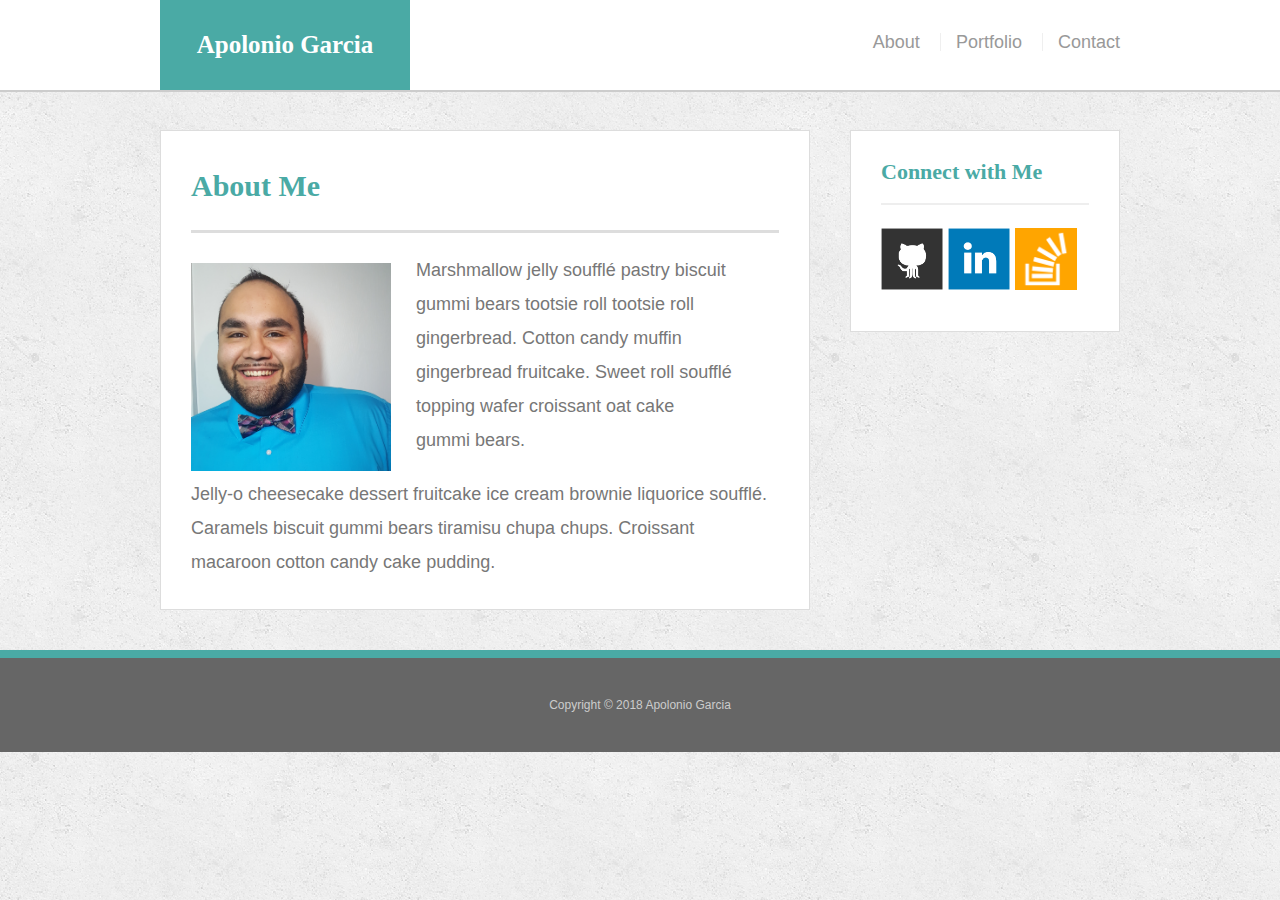
==== index.html @ 326fe742 "made changes to profile" ====
<!doctype html>
<html lang="en-us">

<head>
  <meta charset="UTF-8">
  <title>About | Apolonio Garcia</title>
  <link rel="stylesheet" type="text/css" href="assets/css/reset.css">
  <link rel="stylesheet" type="text/css" href="assets/css/style.css">
</head>

<body>

  <header id="masthead">
    <div class="container">
      <a href="index.html" id="logo">Apolonio Garcia</a>
      <nav>
        <a href="index.html">About</a>
        <a href="portfolio.html">Portfolio</a>
        <a href="contact.html">Contact</a>
      </nav>
    </div>
  </header>

  <div id="main-container" class="container">
    <section class="main-section">
      <h1>About Me</h1>

      <img src="assets/images/profile.jpg" class="auth-image" alt="Your Name">

      <p>Marshmallow jelly souffl&eacute; pastry biscuit gummi bears tootsie roll tootsie roll gingerbread. Cotton candy muffin gingerbread fruitcake. Sweet roll souffl&eacute; topping wafer croissant oat cake gummi&nbsp;bears.</p>

      <p>Jelly-o cheesecake dessert fruitcake ice cream brownie liquorice souffl&eacute;. Caramels biscuit gummi bears tiramisu chupa chups. Croissant macaroon cotton candy cake pudding.</p>

    </section>

    <section class="sidebar">
      <div id="connect">
        <h2>Connect with Me</h2>

        <a href="https://github.com/apoloniogarcia"><img src="assets/images/github-128.png" class="social" alt="GitHub" /></a>
        <a href="https://www.linkedin.com/in/apolonio-garcia/"><img src="assets/images/linkedin-128.png" class="social" alt="LinkedIn" /></a>
        <a href="https://stackoverflow.com/users/8744690/apolonio-garcia"><img src="assets/images/stackoverflow-128.png" class="social" alt="Stack Overflow" /></a>
      </div>
    </section>
  </div>

  <footer>
    <div class="container">
      Copyright &copy; 2018 Apolonio Garcia
    </div>
  </footer>
</body>

</html>
---- assets/css/style.css ----
body {
  font-family: Arial, "Helvetica Neue", Helvetica, sans-serif;
  font-size: 18px;
  line-height: 34px;
  color: #777;
  background: url("../images/concrete_seamless.png");
}

* {
  box-sizing: border-box;
}

/* general */

.container {
  width: 100%;
  max-width: 960px;
  margin: 0 auto;
  clear: both;
}

h1,
h2,
h3,
p {
  margin-bottom: 20px;
}

p:last-child {
  margin-bottom: 0;
}

h1,
h2,
h3 {
  font-family: Georgia, Times, "Times New Roman", serif;
  font-weight: 700;
  color: #4aaaa5;
}

h1 {
  padding-bottom: 20px;
  font-size: 30px;
  line-height: 49px;
  border-bottom: 3px solid #ddd;
}

h2,
h3 {
  font-size: 22px;
}

/* header */

#masthead {
  position: fixed;
  z-index: 99;
  width: 100%;
  margin: 0 0 30px;
  overflow: auto;
  color: #fff;
  background: #fff;
  border-bottom: 2px solid #ccc;
}

#logo {
  float: left;
  width: 250px;
  height: 90px;
  font-family: Georgia, Times, "Times New Roman", serif;
  font-size: 25px;
  font-weight: 700;
  line-height: 90px;
  color: #fff;
  text-align: center;
  text-decoration: none;
  background: #4aaaa5;
}

nav {
  float: right;
  margin-top: 25px;
}

nav a {
  display: inline-block;
  padding-left: 15px;
  margin-left: 15px;
  line-height: 18px;
  color: #999;
  text-decoration: none;
  border-left: 1px solid #efefef;
}

nav a:first-child {
  border-left: 0 none;
}

/* footer */

footer {
  padding: 30px 0;
  clear: both;
  font-size: 12px;
  color: #fff;
  color: #ccc;
  text-align: center;
  background: #666;
  border-top: 8px solid #4aaaa5;
}

/* sidebar */

.sidebar {
  float: right;
  width: 100%;
  max-width: 270px;
  padding: 30px;
  margin-bottom: 20px;
  background: #fff;
  border: 1px solid #ddd;
}

h3,
.sidebar h2 {
  padding-bottom: 20px;
  margin-bottom: 15px;
  line-height: 22px;
  border-bottom: 2px solid #eee;
}

.social {
  width: 62px;
  height: 62px;
  margin-top: 8px;
  margin-right: 5px;
}

.social:last-child {
  margin-right: 0;
}

/* main */

#main-container {
  padding-top: 130px;
}

.main-section {
  float: left;
  width: 100%;
  max-width: 650px;
  padding: 30px;
  margin: 0 0 40px;
  background: #fff;
  border: 1px solid #ddd;
}

/* portfolio page */

.work {
  position: relative;
  float: left;
  width: 274px;
  margin: 20px 0 25px;
  overflow: auto;
}

.work:nth-child(even) {
  margin-right: 40px;
}

.work img {
  width: 100%;
  border: 0 none;
  opacity: 0.8;
}

.work h3 {
  position: absolute;
  bottom: 20px;
  width: 100%;
  padding: 15px;
  margin-bottom: 0;
  font-weight: 300;
  line-height: 30px;
  color: #fff;
  text-align: center;
  background: #4aaaa5;
  border-bottom: 0;
}

.auth-image {
  float: left;
  width: 200px;
  height: auto;
  margin-top: 10px;
  margin-right: 25px;
}

/* contact page */

#contact-form ul {
  margin-bottom: 20px;
}

#contact-form li {
  margin-bottom: 10px;
}

label,
input[type=text],
input[type=email],
textarea {
  display: block;
  width: 100%;
}

input[type=text],
input[type=email],
textarea {
  height: 35px;
  padding: 0 10px;
  font-size: 14px;
  border: 1px solid #ddd;
}

textarea {
  height: 200px;
}

input[type=submit] {
  padding: 10px 30px;
  font-size: 18px;
  color: #fff;
  cursor: pointer;
  background: #4aaaa5;
  border: 0 none;
}
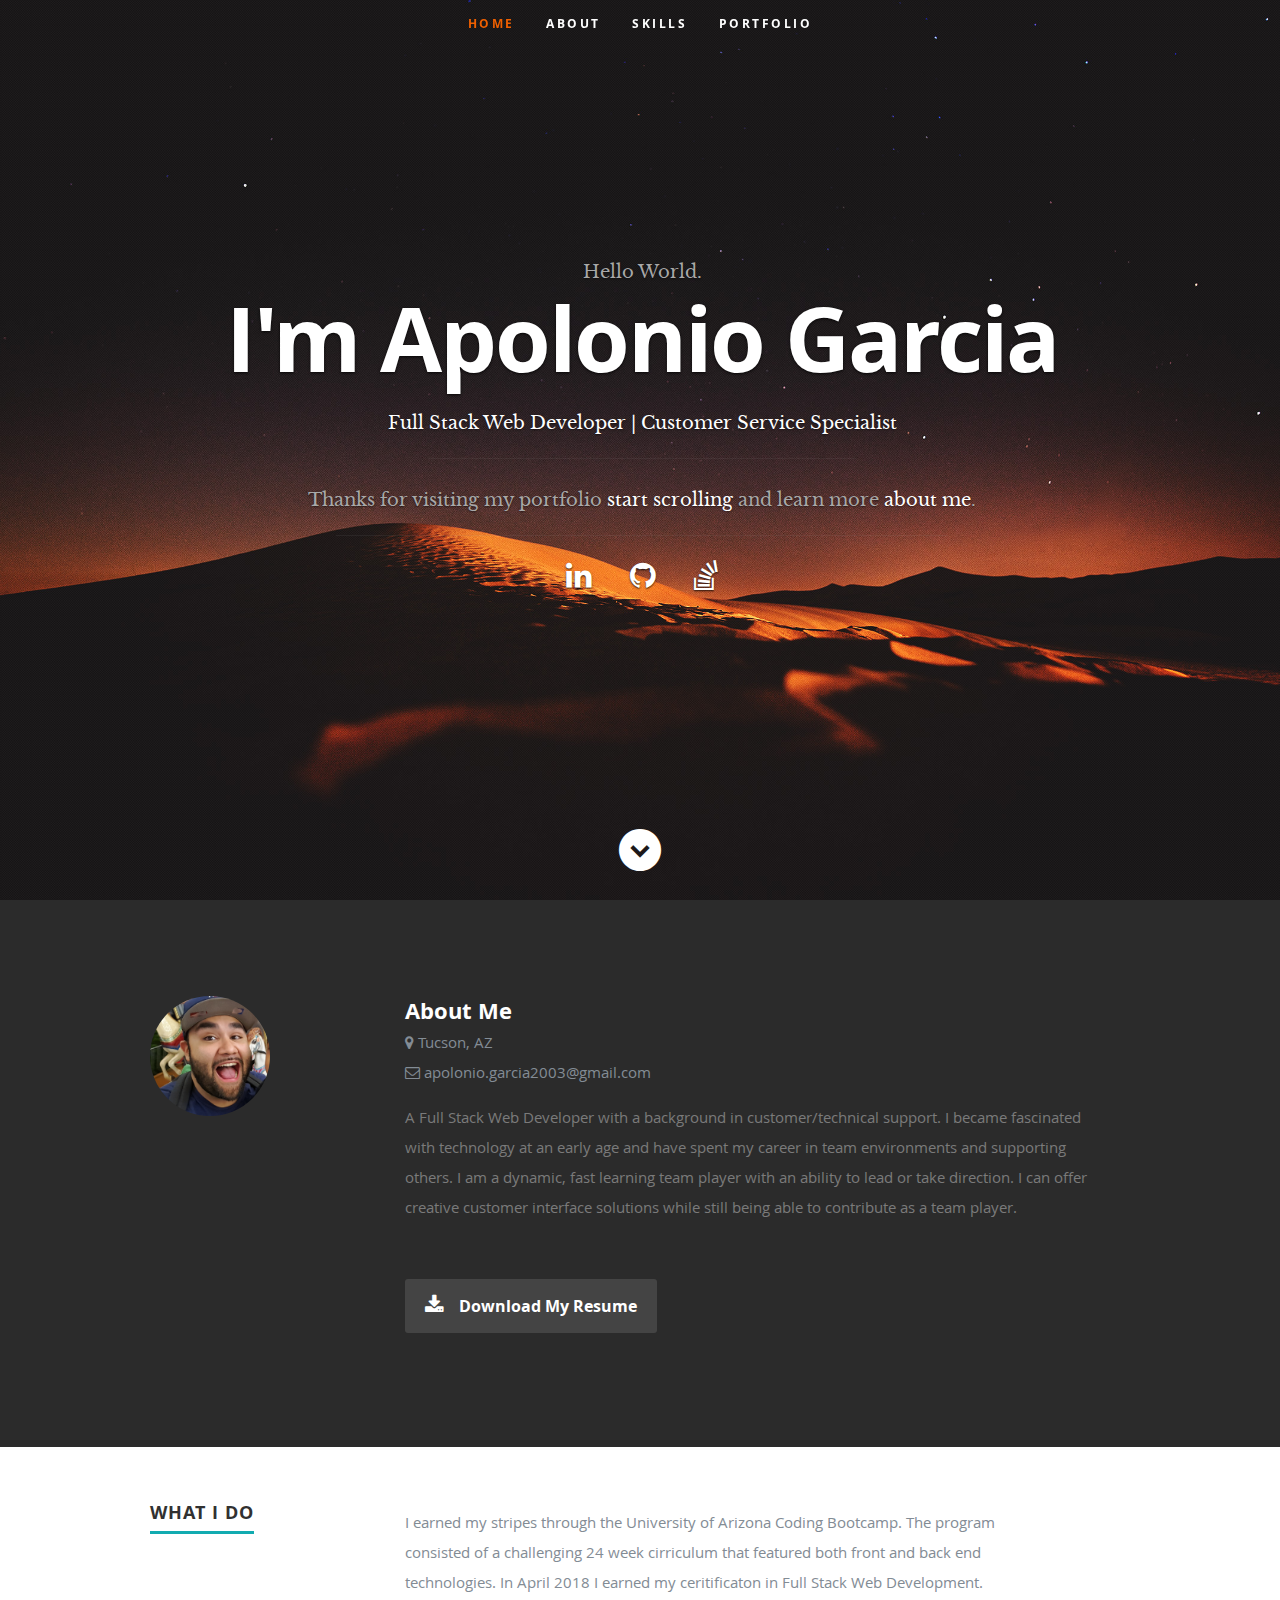
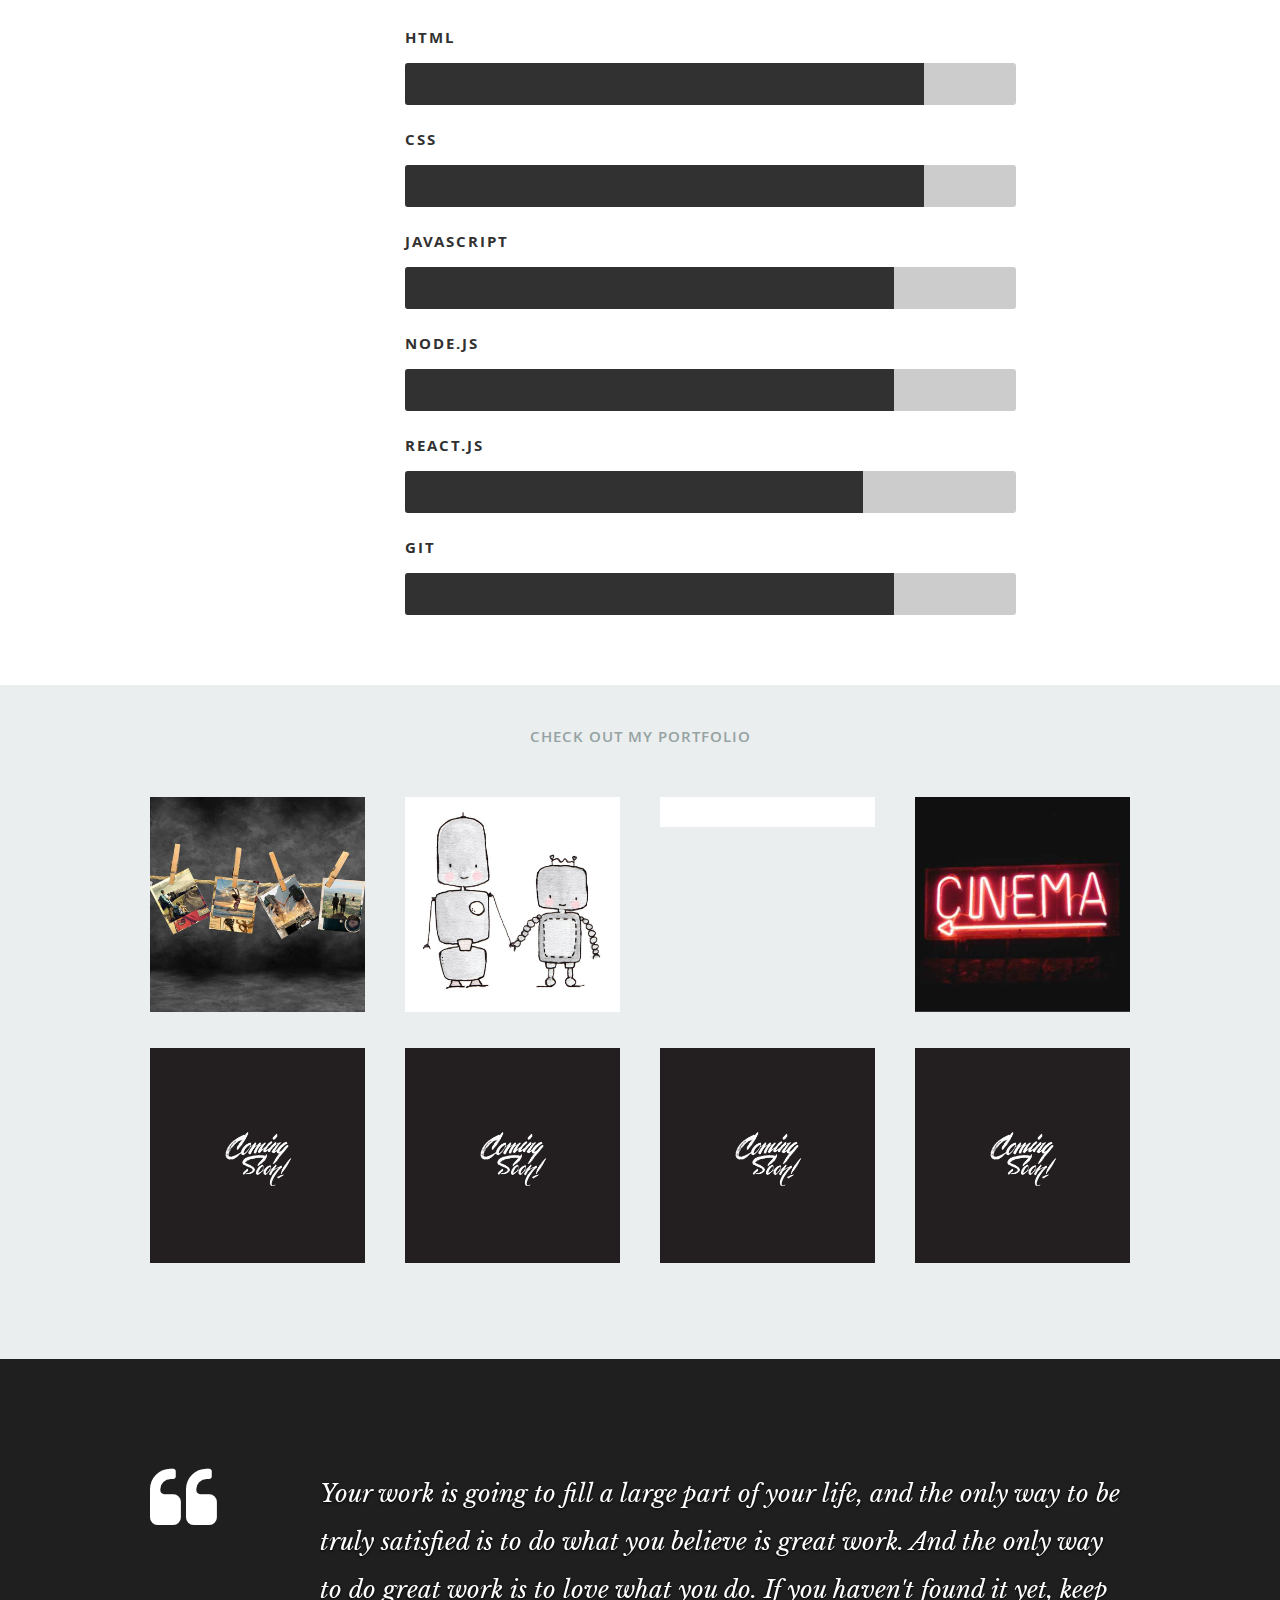
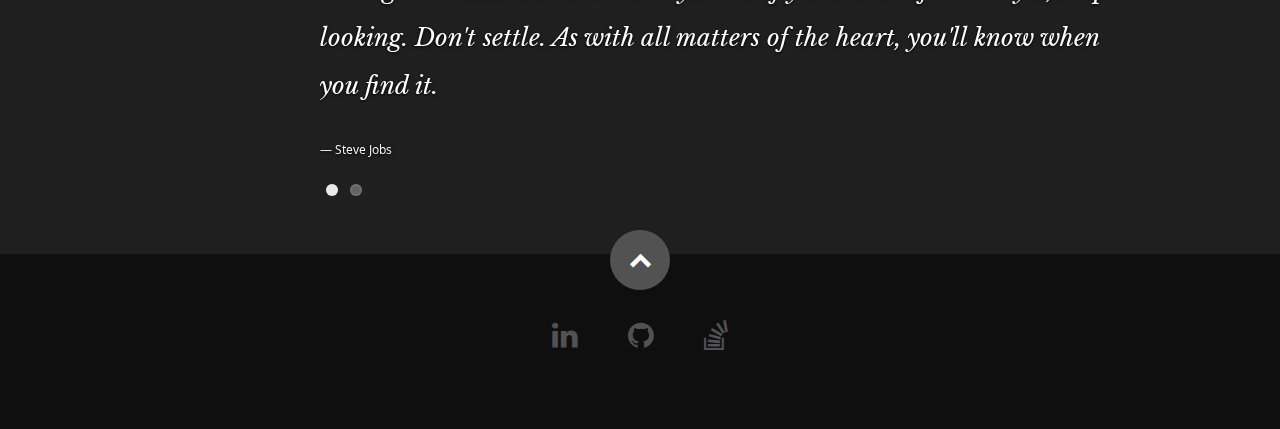
==== commit b60621ef: "made changes to porftolio section, added pictures and fixed modals and wording" ====
--- a/index.html
+++ b/index.html
@@ -1,54 +1,544 @@
-<!doctype html>
-<html lang="en-us">
-
+<!DOCTYPE html>
+<!--[if lt IE 8 ]><html class="no-js ie ie7" lang="en"> <![endif]-->
+<!--[if IE 8 ]><html class="no-js ie ie8" lang="en"> <![endif]-->
+<!--[if (gte IE 8)|!(IE)]><!--><html class="no-js" lang="en"> <!--<![endif]-->
 <head>
-  <meta charset="UTF-8">
-  <title>About | Apolonio Garcia</title>
-  <link rel="stylesheet" type="text/css" href="assets/css/reset.css">
-  <link rel="stylesheet" type="text/css" href="assets/css/style.css">
+
+   <!--- Basic Page Needs
+   ================================================== -->
+   <meta charset="utf-8">
+	<title>Apolonio Garcia</title>
+	<meta name="description" content="">
+	<meta name="author" content="">
+
+   <!-- Mobile Specific Metas
+   ================================================== -->
+	<meta name="viewport" content="width=device-width, initial-scale=1, maximum-scale=1">
+
+	<!-- CSS
+    ================================================== -->
+   <link rel="stylesheet" href="css/default.css">
+	<link rel="stylesheet" href="css/layout.css">
+   <link rel="stylesheet" href="css/media-queries.css">
+   <link rel="stylesheet" href="css/magnific-popup.css">
+
+   <!-- Script
+   ================================================== -->
+	<script src="js/modernizr.js"></script>
+
+   <!-- Favicons
+	================================================== -->
+	<link rel="shortcut icon" href="favicon.png" >
+
 </head>
 
 <body>
 
-  <header id="masthead">
-    <div class="container">
-      <a href="index.html" id="logo">Apolonio Garcia</a>
-      <nav>
-        <a href="index.html">About</a>
-        <a href="portfolio.html">Portfolio</a>
-        <a href="contact.html">Contact</a>
-      </nav>
-    </div>
-  </header>
-
-  <div id="main-container" class="container">
-    <section class="main-section">
-      <h1>About Me</h1>
-
-      <img src="assets/images/profile.jpg" class="auth-image" alt="Your Name">
-
-      <p>Marshmallow jelly souffl&eacute; pastry biscuit gummi bears tootsie roll tootsie roll gingerbread. Cotton candy muffin gingerbread fruitcake. Sweet roll souffl&eacute; topping wafer croissant oat cake gummi&nbsp;bears.</p>
-
-      <p>Jelly-o cheesecake dessert fruitcake ice cream brownie liquorice souffl&eacute;. Caramels biscuit gummi bears tiramisu chupa chups. Croissant macaroon cotton candy cake pudding.</p>
-
-    </section>
-
-    <section class="sidebar">
-      <div id="connect">
-        <h2>Connect with Me</h2>
-
-        <a href="https://github.com/apoloniogarcia"><img src="assets/images/github-128.png" class="social" alt="GitHub" /></a>
-        <a href="https://www.linkedin.com/in/apolonio-garcia/"><img src="assets/images/linkedin-128.png" class="social" alt="LinkedIn" /></a>
-        <a href="https://stackoverflow.com/users/8744690/apolonio-garcia"><img src="assets/images/stackoverflow-128.png" class="social" alt="Stack Overflow" /></a>
+   <!-- Header
+   ================================================== -->
+   <header id="home">
+
+      <nav id="nav-wrap">
+
+         <a class="mobile-btn" href="#nav-wrap" title="Show navigation">Show navigation</a>
+	      <a class="mobile-btn" href="#" title="Hide navigation">Hide navigation</a>
+
+         <ul id="nav" class="nav">
+            <li class="current"><a class="smoothscroll" href="#home">Home</a></li>
+            <li><a class="smoothscroll" href="#about">About</a></li>
+	         <li><a class="smoothscroll" href="#resume">Skills</a></li>
+            <li><a class="smoothscroll" href="#portfolio">Portfolio</a></li>
+         </ul> <!-- end #nav -->
+
+      </nav> <!-- end #nav-wrap -->
+
+      <div class="row banner">
+         <div class="banner-text">
+            <h3>Hello World.</h3>
+            <h1 class="responsive-headline">I'm Apolonio Garcia</h1>
+            <h3><span>Full Stack Web Developer | Customer Service Specialist</span>
+            <hr>
+            Thanks for visiting my portfolio <a class="smoothscroll" href="#about">start scrolling</a>
+            and learn more <a class="smoothscroll" href="#about">about me</a>.</h3>
+            <hr />
+            <ul class="social">
+                <li><a href="https://www.linkedin.com/in/apolonio-garcia/"><i class="fa fa-linkedin"></i></a></li>
+                <li><a href="https://github.com/apoloniogarcia"><i class="fa fa-github"></i></a></li>
+                <li><a href="https://stackoverflow.com/users/8744690/apolonio-garcia"><i class="fa fa-stack-overflow"></i></a></li>
+            </ul>
+         </div>
       </div>
-    </section>
-  </div>
-
-  <footer>
-    <div class="container">
-      Copyright &copy; 2018 Apolonio Garcia
-    </div>
-  </footer>
+
+      <p class="scrolldown">
+         <a class="smoothscroll" href="#about"><i class="icon-down-circle"></i></a>
+      </p>
+
+   </header> <!-- Header End -->
+
+
+   <!-- About Section
+   ================================================== -->
+   <section id="about">
+
+      <div class="row">
+
+         <div class="three columns">
+
+            <img class="profile-pic"  src="images/profilepic.jpg" alt="" />
+
+         </div>
+
+         <div class="nine columns main-col">
+
+            <h2>About Me</h2>
+            <i class="fa fa-map-marker" aria-hidden="true"></i>  Tucson, AZ
+            <br>
+            <i class="fa fa-envelope-o" aria-hidden="true"></i>  apolonio.garcia2003@gmail.com
+            <br>
+
+            <p> A Full Stack Web Developer with a background in customer/technical support. I became fascinated with technology at an early age 
+                and have spent my career in team environments and supporting others. I am a dynamic, fast learning team player with an ability 
+                to lead or take direction. I can offer creative customer interface solutions while still being able to contribute as a team player.
+            </p>
+
+            <div class="row">
+
+               <div class="columns download">
+                  <p>
+                     <a href="https://docs.google.com/document/d/1tT9O1coFFA6974DOu2078nYuIlhTpyU13tcN66vWLN8/export?format=pdf" class="button"><i class="fa fa-download"></i>Download My Resume</a>
+                  </p>
+               </div>
+
+            </div> <!-- end row -->
+
+         </div> <!-- end .main-col -->
+
+      </div>
+
+   </section> <!-- About Section End-->
+
+
+   <!-- Resume Section
+   ================================================== -->
+   <section id="resume">
+
+    <!-- Skills
+      ----------------------------------------------- -->
+      <div class="row skill">
+
+         <div class="three columns header-col">
+            <h1><span>What I do</span></h1>
+         </div>
+
+         <div class="nine columns main-col">
+
+            <p>I earned my stripes through the University of Arizona Coding Bootcamp. The program consisted of a challenging 24 week cirriculum that featured both front and back end technologies.
+                In April 2018 I earned my ceritificaton in Full Stack Web Development.
+            </p>
+
+				<div class="bars">
+
+				   <ul class="skills">
+					   <li><span class="bar-expand html5"></span><em>HTML</em></li>
+                  <li><span class="bar-expand css"></span><em>CSS</em></li>
+						<li><span class="bar-expand javascript"></span><em>Javascript</em></li>
+						<li><span class="bar-expand nodejs"></span><em>Node.js</em></li>
+                        <li><span class="bar-expand react"></span><em>React.js</em></li>
+                        <li><span class="bar-expand mongodb"></span><em>Git</em></li>
+					</ul>
+
+				</div><!-- end skill-bars -->
+
+			</div> <!-- main-col end -->
+
+      </div> <!-- End skills -->
+
+   </section> <!-- Resume Section End-->
+
+
+   <!-- Portfolio Section
+   ================================================== -->
+   <section id="portfolio">
+
+      <div class="row">
+
+         <div class="twelve columns collapsed">
+
+            <h1>Check Out My Portfolio</h1>
+
+            <!-- portfolio-wrapper -->
+            <div id="portfolio-wrapper" class="bgrid-quarters s-bgrid-thirds cf">
+
+          	   <div class="columns portfolio-item">
+                  <div class="item-wrap">
+
+                     <a href="#modal-01" title="">
+                        <img alt="" src="images/portfolio/momento.png">
+                        <div class="overlay">
+                           <div class="portfolio-item-meta">
+          					      <h5>Momento</h5>
+                              <p>A Micro Social Network</p>
+          					   </div>
+                        </div>
+                        <div class="link-icon"><i class="icon-plus"></i></div>
+                     </a>
+
+                  </div>
+          		</div> <!-- item end -->
+
+               <div class="columns portfolio-item">
+                  <div class="item-wrap">
+
+                     <a href="#modal-02" title="">
+                        <img alt="" src="images/portfolio/robofriends.jpg">
+                        <div class="overlay">
+                           <div class="portfolio-item-meta">
+          					      <h5>Robofriends</h5>
+                              <p>A robot friends directory</p>
+          					   </div>
+                        </div>
+                        <div class="link-icon"><i class="icon-plus"></i></div>
+                     </a>
+
+                  </div>
+          		</div> <!-- item end -->
+
+               <div class="columns portfolio-item">
+                  <div class="item-wrap">
+
+                     <a href="#modal-03" title="">
+                        <img alt="" src="images/portfolio/jsdrums.jpg">
+                        <div class="overlay">
+                           <div class="portfolio-item-meta">
+          					      <h5>JavaScript Drums</h5>
+                              <p>You can't beat me, I'm a rockstar!!!</p>
+          					   </div>
+                        </div>
+                        <div class="link-icon"><i class="icon-plus"></i></div>
+                     </a>
+
+                  </div>
+          		</div> <!-- item end -->
+
+               <div class="columns portfolio-item">
+                  <div class="item-wrap">
+
+                     <a href="#modal-04" title="">
+                        <img alt="" src="images/portfolio/cinema.jpeg">
+                        <div class="overlay">
+                           <div class="portfolio-item-meta">
+          					      <h5>ReelVue</h5>
+                              <p>Movie info...simplified</p>
+          					   </div>
+                        </div>
+                        <div class="link-icon"><i class="icon-plus"></i></div>
+                     </a>
+
+                  </div>
+          		</div> <!-- item end -->
+
+               <div class="columns portfolio-item">
+                  <div class="item-wrap">
+
+                     <a href="#modal-05" title="">
+                        <img alt="" src="images/portfolio/coming-soon.jpg">
+                        <div class="overlay">
+                           <div class="portfolio-item-meta">
+          					      <h5>Coming Soon</h5>
+                              <p>Check back soon!</p>
+          					   </div>
+                        </div>
+                        <div class="link-icon"><i class="icon-plus"></i></div>
+                     </a>
+
+                  </div>
+          		</div> <!-- item end -->
+
+               <div class="columns portfolio-item">
+                  <div class="item-wrap">
+
+                     <a href="#modal-06" title="">
+                        <img alt="" src="images/portfolio/coming-soon.jpg">
+                        <div class="overlay">
+                           <div class="portfolio-item-meta">
+          					      <h5>Coming Soon</h5>
+                              <p>Check Back Soon!</p>
+          					   </div>
+                        </div>
+                        <div class="link-icon"><i class="icon-plus"></i></div>
+                     </a>
+
+                  </div>
+          		</div> <!-- item end -->
+
+               <div class="columns portfolio-item">
+                  <div class="item-wrap">
+
+                     <a href="#modal-07" title="">
+                        <img alt="" src="images/portfolio/coming-soon.jpg">
+                        <div class="overlay">
+                           <div class="portfolio-item-meta">
+          					      <h5>Coming Soon</h5>
+                              <p>Check Back Soon!</p>
+          					   </div>
+                        </div>
+                        <div class="link-icon"><i class="icon-plus"></i></div>
+                     </a>
+
+                  </div>
+          		</div> <!-- item end -->
+
+               <div class="columns portfolio-item">
+                  <div class="item-wrap">
+
+                     <a href="#modal-08" title="">
+                        <img alt="" src="images/portfolio/coming-soon.jpg">
+                        <div class="overlay">
+                           <div class="portfolio-item-meta">
+          					      <h5>Coming Soon</h5>
+                              <p>Check Back Soon!</p>
+          					   </div>
+                        </div>
+                        <div class="link-icon"><i class="icon-plus"></i></div>
+                     </a>
+
+                  </div>
+          		</div>  <!-- item end -->
+
+            </div> <!-- portfolio-wrapper end -->
+
+         </div> <!-- twelve columns end -->
+
+
+         <!-- Modal Popup
+	      --------------------------------------------------------------- -->
+
+        <div id="modal-01" class="popup-modal mfp-hide">
+            <img class="scale-with-grid" src="images/portfolio/modals/m-momento.png" alt="" />
+		      <div class="description-box">
+			      <h3>Momento</h3>
+			      <p>I had the pleasure of working with three brilliant minds to bring you this micro social network that enables photo sharing. I was part of the backend team
+                      that implemented technologies like MongoDB and Passport.</p>
+               <span class="categories"><i class="fa fa-tag"></i>React.js | MongoDB</span>
+		      </div>
+            <div class="link-box">
+                <a href="https://momento-sp.herokuapp.com/">Momento</a>
+		        <a class="popup-modal-dismiss">Close</a>
+            </div>
+	    </div><!-- modal-01 End -->
+
+         <div id="modal-02" class="popup-modal mfp-hide">
+
+		      <img class="scale-with-grid" src="images/portfolio/modals/m-robofriends.jpg" alt="" />
+
+		      <div class="description-box">
+			      <h4>Robofriends</h4>
+			      <p>Robofriends is an app utilizing React.js and a fun Robot API. Robofriends helps you find your next robo-best friend</p>
+               <span class="categories"><i class="fa fa-tag"></i>React.js</span>
+		      </div>
+
+            <div class="link-box">
+               <a href="https://apoloniogarcia.github.io/Robo-Friends/">Robofriends</a>
+		         <a class="popup-modal-dismiss">Close</a>
+            </div>
+
+	      </div><!-- modal-02 End -->
+
+         <div id="modal-03" class="popup-modal mfp-hide">
+
+		      <img class="scale-with-grid" src="images/portfolio/modals/m-jsdrums.jpg" alt="" />
+
+		      <div class="description-box">
+			      <h4>Javascript Drums</h4>
+			      <p>This fun Javscript App turns your keyboard into a drumkit at your fingertips, give a try at the link below.</p>
+               <span class="categories"><i class="fa fa-tag"></i>HTML, CSS, Javascript</span>
+		      </div>
+
+            <div class="link-box">
+               <a href="https://apoloniogarcia.github.io/JS-Drum-Kit/">Javascript Drum Kit</a>
+		         <a class="popup-modal-dismiss">Close</a>
+            </div>
+
+	      </div><!-- modal-03 End -->
+
+         <div id="modal-04" class="popup-modal mfp-hide">
+
+		      <img class="scale-with-grid" src="images/portfolio/modals/m-reelvue.jpg" alt="" />
+
+		      <div class="description-box">
+			      <h4>ReelVue</h4>
+			      <p>ReelVue is a Movie Database that brings spimplicity and fun to looking up your favorite movies. This was a collaborative effort between myself and three of my classmates
+                      at the University of Arizona Coding Bootcamp.
+                  </p>
+               <span class="categories"><i class="fa fa-tag"></i>OMDB API, HTML, CSS, SASS</span>
+		      </div>
+
+            <div class="link-box">
+               <a href="https://apoloniogarcia.github.io/Reelvue/">Reelvue</a>
+		         <a class="popup-modal-dismiss">Close</a>
+            </div>
+
+	      </div><!-- modal-04 End -->
+
+         <div id="modal-05" class="popup-modal mfp-hide">
+
+		      <img class="scale-with-grid" src="images/portfolio/modals/m-comingsoon.jpg" alt="" />
+
+		      <div class="description-box">
+			      <h4>Coming Soon</h4>
+			      <p>Check back soon to see what I'll come up with next!</p>
+               <span class="categories"><i class="fa fa-tag"></i></span>
+		      </div>
+
+            <div class="link-box">
+               <a href="#"></a>
+		         <a class="popup-modal-dismiss">Close</a>
+            </div>
+
+	      </div><!-- modal-05 End -->
+
+         <div id="modal-06" class="popup-modal mfp-hide">
+
+		      <img class="scale-with-grid" src="images/portfolio/modals/m-comingsoon.jpg" alt="" />
+
+		      <div class="description-box">
+			      <h4>Coming Soon</h4>
+			      <p>Check back soon to see what I'll come up with next!</p>
+               <span class="categories"><i class="fa fa-tag"></i></span>
+		      </div>
+
+            <div class="link-box">
+               <a href="#"></a>
+		         <a class="popup-modal-dismiss">Close</a>
+            </div>
+
+	      </div><!-- modal-06 End -->
+
+         <div id="modal-07" class="popup-modal mfp-hide">
+
+		      <img class="scale-with-grid" src="images/portfolio/modals/m-comingsoon.jpg" alt="" />
+
+		      <div class="description-box">
+			      <h4>Coming Soon</h4>
+			      <p>Check back soon to see what I'll come up with next!</p>
+               <span class="categories"><i class="fa fa-tag"></i></span>
+		      </div>
+
+            <div class="link-box">
+               <a href="#"></a>
+		         <a class="popup-modal-dismiss">Close</a>
+            </div>
+
+	      </div><!-- modal-07 End -->
+
+         <div id="modal-08" class="popup-modal mfp-hide">
+
+		      <img class="scale-with-grid" src="images/portfolio/modals/m-comingsoon.jpg" alt="" />
+
+		      <div class="description-box">
+			      <h4>Coming Soon</h4>
+			      <p>Check back soon to see what I'll come up with next!</p>
+               <span class="categories"><i class="fa fa-tag"></i></span>
+		      </div>
+
+            <div class="link-box">
+               <a href="#">Details</a>
+		         <a class="popup-modal-dismiss">Close</a>
+            </div>
+
+	      </div><!-- modal-01 End -->
+
+
+      </div> <!-- row End -->
+
+   </section> <!-- Portfolio Section End-->
+
+
+   <!-- Testimonials Section
+   ================================================== -->
+   <section id="testimonials">
+
+      <div class="text-container">
+
+         <div class="row">
+
+            <div class="two columns header-col">
+
+               <h1><span>Client Testimonials</span></h1>
+
+            </div>
+
+            <div class="ten columns flex-container">
+
+               <div class="flexslider">
+
+                  <ul class="slides">
+
+                     <li>
+                        <blockquote>
+                           <p>Your work is going to fill a large part of your life, and the only way to be truly satisfied is
+                           to do what you believe is great work. And the only way to do great work is to love what you do.
+                           If you haven't found it yet, keep looking. Don't settle. As with all matters of the heart, you'll know when you find it.
+                           </p>
+                           <cite>Steve Jobs</cite>
+                        </blockquote>
+                     </li> <!-- slide ends -->
+
+                     <li>
+                        <blockquote>
+                           <p>"You miss 100% of the shots you don't take."
+                           </p>
+                           <cite>Wayne Gretzky</cite>
+                        </blockquote>
+                     </li>
+                     
+                     <!-- slide ends -->
+
+                  </ul>
+
+               </div> <!-- div.flexslider ends -->
+
+            </div> <!-- div.flex-container ends -->
+
+         </div> <!-- row ends -->
+
+       </div>  <!-- text-container ends -->
+
+   </section> <!-- Testimonials Section End-->
+
+   <!-- footer
+   ================================================== -->
+   <footer>
+
+      <div class="row">
+
+         <div class="twelve columns">
+
+            <ul class="social-links">
+               <li><a href="https://www.linkedin.com/in/apolonio-garcia/"><i class="fa fa-linkedin"></i></a></li>
+               <li><a href="https://github.com/apoloniogarcia"><i class="fa fa-github"></i></a></li>
+               <li><a href="https://stackoverflow.com/users/8744690/apolonio-garcia"><i class="fa fa-stack-overflow"></i></a></li>
+            </ul>
+         </div>
+
+        <div id="go-top"><a class="smoothscroll" title="Back to Top" href="#home"><i class="icon-up-open"></i></a></div>
+
+      </div>
+
+   </footer> <!-- Footer End-->
+
+   <!-- Java Script
+   ================================================== -->
+   <script src="http://ajax.googleapis.com/ajax/libs/jquery/1.10.2/jquery.min.js"></script>
+   <script>window.jQuery || document.write('<script src="js/jquery-1.10.2.min.js"><\/script>')</script>
+   <script type="text/javascript" src="js/jquery-migrate-1.2.1.min.js"></script>
+
+   <script src="js/jquery.flexslider.js"></script>
+   <script src="js/waypoints.js"></script>
+   <script src="js/jquery.fittext.js"></script>
+   <script src="js/magnific-popup.js"></script>
+   <script src="js/init.js"></script>
+
 </body>
 
 </html>--- a/css/default.css
+++ b/css/default.css
@@ -0,0 +1,807 @@
+/*
+=====================================================================
+*   Ceevee v1.0 Default Stylesheet
+*   url: styleshout.com
+*   03-17-2014
+=====================================================================
+
+TOC:
+a. Webfonts and Icon fonts
+b. Reset
+c. Default Styles
+   1. Basic
+   2. Typography
+   3. Links
+   4. Images
+   5. Buttons
+   6. Forms
+d. Grid
+e. Others
+   1. Clearing
+   2. Misc
+
+=====================================================================  */
+
+/* ------------------------------------------------------------------ */
+/* a. Webfonts and Icon fonts
+ ------------------------------------------------------------------ */
+
+@import url("fonts.css");
+@import url("fontello/css/fontello.css");
+@import url("font-awesome/css/font-awesome.min.css");
+
+/* ------------------------------------------------------------------
+/* b. Reset
+      Adapted from:
+      Normalize.css - https://github.com/necolas/normalize.css/
+      HTML5 Doctor Reset - html5doctor.com/html-5-reset-stylesheet/
+/* ------------------------------------------------------------------ */
+
+html, body, div, span, object, iframe,
+h1, h2, h3, h4, h5, h6, p, blockquote, pre,
+abbr, address, cite, code,
+del, dfn, em, img, ins, kbd, q, samp,
+small, strong, sub, sup, var,
+b, i,
+dl, dt, dd, ol, ul, li,
+fieldset, form, label, legend,
+table, caption, tbody, tfoot, thead, tr, th, td,
+article, aside, canvas, details, figcaption, figure,
+footer, header, hgroup, menu, nav, section, summary,
+time, mark, audio, video {
+   margin: 0;
+   padding: 0;
+   border: 0;
+   outline: 0;
+   font-size: 100%;
+   vertical-align: baseline;
+   background: transparent;
+}
+
+article,aside,details,figcaption,figure,
+footer,header,hgroup,menu,nav,section {
+   display: block;
+}
+
+audio,
+canvas,
+video {
+   display: inline-block;
+}
+
+audio:not([controls]) {
+   display: none;
+   height: 0;
+}
+
+[hidden] { display: none; }
+
+code, kbd, pre, samp {
+   font-family: monospace, serif;
+   font-size: 1em;
+}
+
+pre {
+   white-space: pre;
+   white-space: pre-wrap;
+   word-wrap: break-word;
+}
+
+blockquote, q { quotes: &#8220 &#8220; }
+
+blockquote:before, blockquote:after,
+q:before, q:after {
+   content: '';
+   content: none;
+}
+
+ins {
+   background-color: #ff9;
+   color: #000;
+   text-decoration: none;
+}
+
+mark {
+   background-color: #A7F4F6;
+   color: #555;
+}
+
+del { text-decoration: line-through; }
+
+abbr[title], dfn[title] {
+   border-bottom: 1px dotted;
+   cursor: help;
+}
+
+table {
+   border-collapse: collapse;
+   border-spacing: 0;
+}
+
+
+/* ------------------------------------------------------------------ */
+/* c. Default and Basic Styles
+      Adapted from:
+      Skeleton CSS Framework - http://www.getskeleton.com/
+      Typeplate Typographic Starter Kit - http://typeplate.com/
+/* ------------------------------------------------------------------ */
+
+/*  1. Basic  ------------------------------------------------------- */
+
+*,
+*:before,
+*:after {
+   -moz-box-sizing: border-box;
+   -webkit-box-sizing: border-box;
+   box-sizing: border-box;
+}
+
+html {
+   font-size: 62.5%;
+   -webkit-font-smoothing: antialiased;
+}
+
+body {
+   background: #fff;
+   font-family: 'opensans-regular', sans-serif;
+   font-weight: normal;
+   font-size: 15px;
+   line-height: 30px;
+	color: #838C95;
+
+   -webkit-font-smoothing: antialiased; /* Fix for webkit rendering */
+	-webkit-text-size-adjust: 100%;
+}
+
+/*  2. Typography
+       Vertical rhythm with leading derived from 6
+--------------------------------------------------------------------- */
+
+h1, h2, h3, h4, h5, h6 {
+   color: #313131;
+	font-family: 'opensans-bold', sans-serif;
+   font-weight: normal;
+}
+h1 a, h2 a, h3 a, h4 a, h5 a, h6 a { font-weight: inherit; }
+h1 { font-size: 38px; line-height: 42px; margin-bottom: 12px; letter-spacing: -1px; }
+h2 { font-size: 28px; line-height: 36px; margin-bottom: 6px; }
+h3 { font-size: 22px; line-height: 30px; margin-bottom: 12px; }
+h4 { font-size: 20px; line-height: 30px; margin-bottom: 6px; }
+h5 { font-size: 18px; line-height: 30px; }
+h6 { font-size: 14px; line-height: 30px; }
+.subheader { }
+
+p { margin: 15px 0 30px 0; }
+p img { margin: 0; }
+p.lead {
+   font: 19px/36px 'opensans-light', sans-serif;
+   margin-bottom: 18px;
+}
+
+/* for 'em' and 'strong' tags, font-size and line-height should be same with
+the body tag due to rendering problems in some browsers */
+em { font: 15px/30px 'opensans-italic', sans-serif; }
+strong, b { font: 15px/30px 'opensans-bold', sans-serif; }
+small { font-size: 11px; line-height: inherit; }
+
+/*	Blockquotes */
+blockquote {
+   margin: 30px 0px;
+   padding-left: 40px;
+   position: relative;
+}
+blockquote:before {
+   content: "\201C";
+   opacity: 0.45;
+   font-size: 80px;
+   line-height: 0px;
+   margin: 0;
+   font-family: arial, sans-serif;
+
+   position: absolute;
+   top:  30px;
+	left: 0;
+}
+blockquote p {
+   font-family: 'librebaskerville-italic', serif;
+   padding: 0;
+   font-size: 18px;
+   line-height: 36px;
+}
+blockquote cite {
+   display: block;
+   font-size: 12px;
+   font-style: normal;
+   line-height: 18px;
+}
+blockquote cite:before { content: "\2014 \0020"; }
+blockquote cite a,
+blockquote cite a:visited { color: #8B9798; border: none }
+
+/* ---------------------------------------------------------------------
+/*  Pull Quotes Markup
+/*
+    <aside class="pull-quote">
+		<blockquote>
+			<p></p>
+		</blockquote>
+	 </aside>
+/*
+/* --------------------------------------------------------------------- */
+.pull-quote {
+   position: relative;
+	padding: 18px 30px 18px 0px;
+}
+.pull-quote:before,
+.pull-quote:after {
+	height: 1em;
+	opacity: 0.45;
+	position: absolute;
+	font-size: 80px;
+   font-family: Arial, Sans-Serif;
+}
+.pull-quote:before {
+	content: "\201C";
+	top:  33px;
+	left: 0;
+}
+.pull-quote:after {
+	content: '\201D';
+	bottom: -33px;
+	right: 0;
+}
+.pull-quote blockquote {
+   margin: 0;
+}
+.pull-quote blockquote:before {
+   content: none;
+}
+
+/* Abbreviations */
+abbr {
+   font-family: 'opensans-bold', sans-serif;
+	font-variant: small-caps;
+	text-transform: lowercase;
+   letter-spacing: .5px;
+	color: gray;
+}
+abbr:hover { cursor: help; }
+
+/* drop cap */
+.drop-cap:first-letter {
+	float: left;
+	margin: 0;
+	padding: 14px 6px 0 0;
+	font-size: 84px;
+	font-family: /* Copperplate */ 'opensans-bold', sans-serif;
+   line-height: 60px;
+	text-indent: 0;
+	background: transparent;
+	color: inherit;
+}
+
+hr { border: solid #E3E3E3; border-width: 1px 0 0; clear: both; margin: 11px 0 30px; height: 0; }
+
+
+/*  3. Links  ------------------------------------------------------- */
+
+a, a:visited {
+   text-decoration: none;
+   outline: 0;
+   color: #11ABB0;
+
+   -webkit-transition: color .3s ease-in-out;
+   -moz-transition: color .3s ease-in-out;
+   -o-transition: color .3s ease-in-out;
+   transition: color .3s ease-in-out;
+}
+a:hover, a:focus { color: #313131; }
+p a, p a:visited { line-height: inherit; }
+
+
+/*  4. List  --------------------------------------------------------- */
+
+ul, ol { margin-bottom: 24px; margin-top: 12px; }
+ul { list-style: none outside; }
+ol { list-style: decimal; }
+ol, ul.square, ul.circle, ul.disc { margin-left: 30px; }
+ul.square { list-style: square outside; }
+ul.circle { list-style: circle outside; }
+ul.disc { list-style: disc outside; }
+ul ul, ul ol,
+ol ol, ol ul { margin: 6px 0 6px 30px; }
+ul ul li, ul ol li,
+ol ol li, ol ul li { margin-bottom: 6px; }
+li { line-height: 18px; margin-bottom: 12px; }
+ul.large li { }
+li p { }
+
+/* ---------------------------------------------------------------------
+/*  Stats Tab Markup
+
+    <ul class="stats-tabs">
+		<li><a href="#">[value]<b>[name]</b></a></li>
+	 </ul>
+
+    Extend this object into your markup.
+/*
+/* --------------------------------------------------------------------- */
+.stats-tabs {
+   padding: 0;
+   margin: 24px 0;
+}
+.stats-tabs li {
+	display: inline-block;
+	margin: 0 10px 18px 0;
+	padding: 0 10px 0 0;
+	border-right: 1px solid #ccc;
+}
+.stats-tabs li:last-child {
+	margin: 0;
+	padding: 0;
+	border: none;
+}
+.stats-tabs li a {
+	display: inline-block;
+	font-size: 22px;
+	font-family: 'opensans-bold', sans-serif;
+   border: none;
+   color: #313131;
+}
+.stats-tabs li a:hover {
+   color:#11ABB0;
+}
+.stats-tabs li a b {
+	display: block;
+	margin: 6px 0 0 0;
+	font-size: 13px;
+	font-family: 'opensans-regular', sans-serif;
+   color: #8B9798;
+}
+
+/* definition list */
+dl { margin: 12px 0; }
+dt { margin: 0; color:#11ABB0; }
+dd { margin: 0 0 0 20px; }
+
+/* Lining Definition Style Markup */
+.lining dt,
+.lining dd {
+	display: inline;
+	margin: 0;
+}
+.lining dt + dt:before,
+.lining dd + dt:before {
+	content: "\A";
+	white-space: pre;
+}
+.lining dd + dd:before {
+	content: ", ";
+}
+.lining dd:before {
+	content: ": ";
+	margin-left: -0.2em;
+}
+
+/* Dictionary Definition Style Markup */
+.dictionary-style dt {
+	display: inline;
+	counter-reset: definitions;
+}
+.dictionary-style dt + dt:before {
+	content: ", ";
+	margin-left: -0.2em;
+}
+.dictionary-style dd {
+	display: block;
+	counter-increment: definitions;
+}
+.dictionary-style dd:before {
+	content: counter(definitions, decimal) ". ";
+}
+
+/* Pagination */
+.pagination {
+   margin: 36px auto;
+   text-align: center;
+}
+.pagination ul li {
+   display: inline-block;
+   margin: 0;
+   padding: 0;
+}
+.pagination .page-numbers {
+   font: 15px/18px 'opensans-bold', sans-serif;
+   display: inline-block;
+   padding: 6px 10px;
+   margin-right: 3px;
+   margin-bottom: 6px;
+	color: #6E757C;
+	background-color: #E6E8EB;
+
+	-webkit-transition: all 200ms ease-in-out;
+	-moz-transition: all 200ms ease-in-out;
+	-o-transition: all 200ms ease-in-out;
+	-ms-transition: all 200ms ease-in-out;
+	transition: all 200ms ease-in-out;
+
+   -moz-border-radius: 3px;
+   -webkit-border-radius: 3px;
+   -khtml-border-radius: 3px;
+	border-radius: 3px;
+}
+.pagination .page-numbers:hover {
+   background: #838A91;
+   color: #fff;
+}
+.pagination .current,
+.pagination .current:hover {
+   background-color: #11ABB0;
+   color: #fff;
+}
+.pagination .inactive,
+.pagination .inactive:hover {
+   background-color: #E6E8EB;
+	color: #A9ADB2;
+}
+.pagination .prev, .pagination .next {}
+
+/*  5. Images  --------------------------------------------------------- */
+
+img {
+   max-width: 100%;
+   height: auto;
+}
+img.pull-right { margin: 12px 0px 0px 18px; }
+img.pull-left { margin: 12px 18px 0px 0px; }
+
+/*  6. Buttons  --------------------------------------------------------- */
+
+.button,
+.button:visited,
+button,
+input[type="submit"],
+input[type="reset"],
+input[type="button"] {
+   font: 16px/30px 'opensans-bold', sans-serif;
+   background: #11ABB0;
+   display: inline-block;
+	text-decoration: none;
+   letter-spacing: 0;
+   color: #fff;
+	padding: 12px 20px;
+	margin-bottom: 18px;
+   border: none;
+   cursor: pointer;
+   height: auto;
+
+   -webkit-transition: all .2s ease-in-out;
+	-moz-transition: all .2s ease-in-out;
+	-o-transition: all .2s ease-in-out;
+	-ms-transition: all .2s ease-in-out;
+	transition: all .2s ease-in-out;
+
+   -moz-border-radius: 3px;
+   -webkit-border-radius: 3px;
+   -khtml-border-radius: 3px;
+   border-radius: 3px;
+}
+
+.button:hover,
+button:hover,
+input[type="submit"]:hover,
+input[type="reset"]:hover,
+input[type="button"]:hover {
+   background: #3d4145;
+   color: #fff;
+}
+
+.button:active,
+button:active,
+input[type="submit"]:active,
+input[type="reset"]:active,
+input[type="button"]:active {
+   background: #3d4145;
+   color: #fff;
+}
+
+.button.full-width,
+button.full-width,
+input[type="submit"].full-width,
+input[type="reset"].full-width,
+input[type="button"].full-width {
+	width: 100%;
+	padding-left: 0 !important;
+	padding-right: 0 !important;
+	text-align: center;
+}
+
+/* Fix for odd Mozilla border & padding issues */
+button::-moz-focus-inner,
+input::-moz-focus-inner {
+    border: 0;
+    padding: 0;
+}
+
+
+/*  7. Forms  --------------------------------------------------------- */
+
+form { margin-bottom: 24px; }
+fieldset { margin-bottom: 24px; }
+
+input[type="text"],
+input[type="password"],
+input[type="email"],
+textarea,
+select {
+   display: block;
+   padding: 18px 15px;
+   margin: 0 0 24px 0;
+   border: 0;
+   outline: none;
+   vertical-align: middle;
+   min-width: 225px;
+	max-width: 100%;
+   font-size: 15px;
+   line-height: 24px;
+	color: #647373;
+	background: #D3D9D9;
+
+}
+
+/* select { padding: 0;
+   width: 220px;
+   } */
+
+input[type="text"]:focus,
+input[type="password"]:focus,
+input[type="email"]:focus,
+textarea:focus {
+   color: #B3B7BC;
+	background-color: #3d4145;
+}
+
+textarea { min-height: 220px; }
+
+label,
+legend {
+   font: 16px/24px 'opensans-bold', sans-serif;
+	margin: 12px 0;
+   color: #3d4145;
+   display: block;
+}
+label span,
+legend span {
+	color: #8B9798;
+   font: 14px/24px 'opensans-regular', sans-serif;
+}
+
+input[type="checkbox"],
+input[type="radio"] {
+    font-size: 15px;
+    color: #737373;
+}
+
+input[type="checkbox"] { display: inline; }
+
+/* ------------------------------------------------------------------ */
+/* d. Grid
+---------------------------------------------------------------------
+   gutter = 40px.
+/* ------------------------------------------------------------------ */
+
+/* default
+--------------------------------------------------------------- */
+.row {
+   width: 96%;
+   max-width: 1020px;
+   margin: 0 auto;
+}
+/* fixed width for IE8 */
+.ie .row { width: 1000px ; }
+
+.narrow .row { max-width: 980px; }
+
+.row .row { width: auto; max-width: none; margin: 0 -20px; }
+
+/* row clearing */
+.row:before,
+.row:after {
+    content: " ";
+    display: table;
+}
+.row:after {
+    clear: both;
+}
+
+.column, .columns {
+   position: relative;
+   padding: 0 20px;
+   min-height: 1px;
+   float: left;
+}
+.column.centered, .columns.centered  {
+    float: none;
+    margin: 0 auto;
+}
+
+/* removed gutters */
+.row.collapsed > .column,
+.row.collapsed > .columns,
+.column.collapsed, .columns.collapsed  { padding: 0; }
+
+[class*="column"] + [class*="column"]:last-child { float: right; }
+[class*="column"] + [class*="column"].end { float: right; }
+
+/* column widths */
+.row .one         { width: 8.33333%; }
+.row .two         { width: 16.66667%; }
+.row .three       { width: 25%; }
+.row .four        { width: 33.33333%; }
+.row .five        { width: 41.66667%; }
+.row .six         { width: 50%; }
+.row .seven       { width: 58.33333%; }
+.row .eight       { width: 66.66667%; }
+.row .nine        { width: 75%; }
+.row .ten         { width: 83.33333%; }
+.row .eleven      { width: 91.66667%; }
+.row .twelve      { width: 100%; }
+
+/* Offsets */
+.row .offset-1    { margin-left: 8.33333%; }
+.row .offset-2    { margin-left: 16.66667%; }
+.row .offset-3    { margin-left: 25%; }
+.row .offset-4    { margin-left: 33.33333%; }
+.row .offset-5    { margin-left: 41.66667%; }
+.row .offset-6    { margin-left: 50%; }
+.row .offset-7    { margin-left: 58.33333%; }
+.row .offset-8    { margin-left: 66.66667%; }
+.row .offset-9    { margin-left: 75%; }
+.row .offset-10   { margin-left: 83.33333%; }
+.row .offset-11   { margin-left: 91.66667%; }
+
+/* Push/Pull */
+.row .push-1      { left: 8.33333%; }
+.row .pull-1      { right: 8.33333%; }
+.row .push-2      { left: 16.66667%; 	}
+.row .pull-2      { right: 16.66667%; }
+.row .push-3      { left: 25%; }
+.row .pull-3      { right: 25%;	}
+.row .push-4      { left: 33.33333%; }
+.row .pull-4      { right: 33.33333%; }
+.row .push-5      { left: 41.66667%; }
+.row .pull-5      { right: 41.66667%; }
+.row .push-6      { left: 50%; }
+.row .pull-6      { right: 50%; }
+.row .push-7      { left: 58.33333%; }
+.row .pull-7      { right: 58.33333%; }
+.row .push-8      { left: 66.66667%; 	}
+.row .pull-8      { right: 66.66667%; }
+.row .push-9      { left: 75%; }
+.row .pull-9      { right: 75%; }
+.row .push-10     { left: 83.33333%; }
+.row .pull-10     { right: 83.33333%; }
+.row .push-11     { left: 91.66667%; }
+.row .pull-11     { right: 91.66667%; }
+
+/* block grids
+--------------------------------------------------------------------- */
+.bgrid-sixths [class*="column"]   { width: 16.66667%; }
+.bgrid-quarters [class*="column"] { width: 25%; }
+.bgrid-thirds [class*="column"]   { width: 33.33333%; }
+.bgrid-halves [class*="column"]   { width: 50%; }
+
+[class*="bgrid"] [class*="column"] + [class*="column"]:last-child { float: left; }
+
+/* Left clearing for block grid columns - columns that changes width in
+different screen sizes. Allows columns with different heights to align
+properly.
+--------------------------------------------------------------------- */
+.first { clear: left; }   /* first column in default screen */
+.s-first { clear: none; } /* first column in smaller screens */
+
+/* smaller screens
+--------------------------------------------------------------- */
+@media only screen and (max-width: 900px) {
+
+   /* block grids on small screens */
+   .s-bgrid-sixths [class*="column"]   { width: 16.66667%; }
+   .s-bgrid-quarters [class*="column"] { width: 25%; }
+   .s-bgrid-thirds [class*="column"]   { width: 33.33333%; }
+   .s-bgrid-halves [class*="column"]   { width: 50%; }
+
+   /* block grids left clearing */
+   .first { clear: none; }
+   .s-first { clear: left; }
+
+}
+
+/* mobile wide/smaller tablets
+--------------------------------------------------------------- */
+@media only screen and (max-width: 767px) {
+
+   .row {
+	   width: 460px;
+	   margin: 0 auto;
+      padding: 0;
+	}
+   .column, .columns {
+	   width: auto !important;
+	   float: none;
+	   margin-left: 0;
+	   margin-right: 0;
+      padding: 0 30px;
+   }
+   .row .row { width: auto; max-width: none; margin: 0 -30px; }
+
+   [class*="column"] + [class*="column"]:last-child { float: none; }
+   [class*="bgrid"] [class*="column"] + [class*="column"]:last-child { float: none; }
+
+   /* Offsets */
+   .row .offset-1    { margin-left: 0%; }
+   .row .offset-2    { margin-left: 0%; }
+   .row .offset-3    { margin-left: 0%; }
+   .row .offset-4    { margin-left: 0%; }
+   .row .offset-5    { margin-left: 0%; }
+   .row .offset-6    { margin-left: 0%; }
+   .row .offset-7    { margin-left: 0%; }
+   .row .offset-8    { margin-left: 0%; }
+   .row .offset-9    { margin-left: 0%; }
+   .row .offset-10   { margin-left: 0%; }
+   .row .offset-11   { margin-left: 0%; }
+}
+
+/* mobile narrow
+--------------------------------------------------------------- */
+@media only screen and (max-width: 460px) {
+
+   .row { width: auto; }
+
+}
+
+/* larger screens
+--------------------------------------------------------------- */
+@media screen and (min-width: 1200px) {
+
+   .wide .row { max-width: 1180px; }
+
+}
+
+/* ------------------------------------------------------------------ */
+/* e. Others
+/* ------------------------------------------------------------------ */
+
+/*  1. Clearing
+    (http://nicolasgallagher.com/micro-clearfix-hack/
+--------------------------------------------------------------------- */
+
+.cf:before,
+.cf:after {
+    content: " ";
+    display: table;
+}
+.cf:after {
+    clear: both;
+}
+
+/*  2. Misc -------------------------------------------------------- */
+
+.remove-bottom { margin-bottom: 0 !important; }
+.half-bottom { margin-bottom: 12px !important; }
+.add-bottom { margin-bottom: 24px !important; }
+.no-border { border: none; }
+
+.text-center  { text-align: center !important; }
+.text-left    { text-align: left !important; }
+.text-right   { text-align: right !important; }
+.pull-left    { float: left !important; }
+.pull-right   { float: right !important; }
+.align-center {
+	margin-left: auto !important;
+	margin-right: auto !important;
+	text-align: center !important;
+}
+
+
+
+
--- a/css/layout.css
+++ b/css/layout.css
@@ -0,0 +1,1006 @@
+/*
+=====================================================================
+*   Ceevee v1.0 Layout Stylesheet
+*   url: styleshout.com
+*   03-18-2014
+=====================================================================
+
+   TOC:
+   a. General Styles
+   b. Header Styles
+   c. About Section
+   d. Resume Section
+   e. Portfolio Section
+   f. Call To Action Section
+   g. Testimonials Section
+   h. Contact Section
+   i. Footer
+
+===================================================================== */
+
+/* ------------------------------------------------------------------ */
+/* a. General Styles
+/* ------------------------------------------------------------------ */
+
+body { background: #0f0f0f; }
+
+/* ------------------------------------------------------------------ */
+/* b. Header Styles
+/* ------------------------------------------------------------------ */
+
+header {
+   position: relative;
+   height: 800px;
+   min-height: 500px;
+   width: 100%;
+   background: #161415 url(../images/header-background.jpg) no-repeat top center;
+   background-size: cover !important;
+	-webkit-background-size: cover !important;
+   text-align: center;
+   overflow: hidden;
+}
+
+/* vertically center banner section */
+header:before {
+   content: '';
+   display: inline-block;
+   vertical-align: middle;
+   height: 100%;
+}
+header .banner {
+   display: inline-block;
+   vertical-align: middle;
+   margin: 0 auto;
+   width: 85%;
+   padding-bottom: 30px;s
+   text-align: center;
+}
+
+header .banner-text { width: 100%; }
+header .banner-text h1 {
+   font: 90px/1.1em 'opensans-bold', sans-serif;
+   color: #fff;
+   letter-spacing: -2px;
+   margin: 0 auto 18px auto;
+   text-shadow: 0px 1px 3px rgba(0, 0, 0, .8);
+}
+header .banner-text h3 {
+   font: 18px/1.9em 'librebaskerville-regular', serif;
+   color: #A8A8A8;
+   margin: 0 auto;
+   width: 70%;
+   text-shadow: 0px 1px 2px rgba(0, 0, 0, .5);
+}
+header .banner-text h3 span,
+header .banner-text h3 a {
+   color: #fff;
+}
+header .banner-text hr {
+   width: 60%;
+   margin: 18px auto 24px auto;
+   border-color: #2F2D2E;
+   border-color: rgba(150, 150, 150, .1);
+}
+
+/* header social links */
+header .social {
+   margin: 24px 0;
+   padding: 0;
+   font-size: 30px;
+   text-shadow: 0px 1px 2px rgba(0, 0, 0, .8);
+}
+header .social li {
+   display: inline-block;
+   margin: 0 15px;
+   padding: 0;
+}
+header .social li a { color: #fff; }
+header .social li a:hover { color: #11ABB0; }
+
+/* scrolldown link */
+header .scrolldown a {
+   position: absolute;
+   bottom: 30px;
+   left: 50%;
+   margin-left: -29px;
+   color: #fff;
+   display: block;
+   height: 42px;
+   width: 42px;
+   font-size: 42px;
+   line-height: 42px;
+   color: #fff;
+   border-radius: 100%;
+
+   -webkit-transition: all .3s ease-in-out;
+   -moz-transition: all .3s ease-in-out;
+   -o-transition: all .3s ease-in-out;
+   transition: all .3s ease-in-out;
+}
+header .scrolldown a:hover { color: #11ABB0; }
+
+/* primary navigation
+--------------------------------------------------------------------- */
+#nav-wrap ul, #nav-wrap li, #nav-wrap a {
+	 margin: 0;
+	 padding: 0;
+	 border: none;
+	 outline: none;
+}
+
+/* nav-wrap */
+#nav-wrap {
+   font: 12px 'opensans-bold', sans-serif;
+   width: 100%;
+   text-transform: uppercase;
+   letter-spacing: 2.5px;
+   margin: 0 auto;
+   z-index: 100;
+   position: fixed;
+   left: 0;
+   top: 0;
+}
+.opaque { background-color: #333; }
+
+/* hide toggle button */
+#nav-wrap > a.mobile-btn { display: none; }
+
+ul#nav {
+   min-height: 48px;
+   width: auto;
+
+   /* center align the menu */
+   text-align: center;
+}
+ul#nav li {
+   position: relative;
+   list-style: none;
+   height: 48px;
+   display: inline-block;
+}
+
+/* Links */
+ul#nav li a {
+
+/* 8px padding top + 8px padding bottom + 32px line-height = 48px */
+
+   display: inline-block;
+   padding: 8px 13px;
+   line-height: 32px;
+	text-decoration: none;
+   text-align: left;
+   color: #fff;
+
+	-webkit-transition: color .2s ease-in-out;
+	-moz-transition: color .2s ease-in-out;
+	-o-transition: color .2s ease-in-out;
+	-ms-transition: color .2s ease-in-out;
+	transition: color .2s ease-in-out;
+}
+
+ul#nav li a:active { background-color: transparent !important; }
+ul#nav li.current a { color: #F06000; }
+
+
+/* ------------------------------------------------------------------ */
+/* c. About Section
+/* ------------------------------------------------------------------ */
+
+#about {
+   background: #2B2B2B;
+   padding-top: 96px;
+   padding-bottom: 66px;
+   overflow: hidden;
+}
+
+#about a, #about a:visited  { color: #fff; }
+#about a:hover, #about a:focus { color: #11ABB0; }
+
+#about h2 {
+   font: 22px/30px 'opensans-bold', sans-serif;
+   color: #fff;
+   margin-bottom: 1px;
+}
+#about p {
+   line-height: 30px;
+   color: #7A7A7A;
+}
+#about .profile-pic {
+   position: relative;
+   width: 120px;
+   height: 120px;
+   border-radius: 100%;
+}
+#about .contact-details { width: 41.66667%; }
+#about .download {
+   width: 58.33333%;
+   padding-top: 6px;
+}
+#about .main-col { padding-right: 5%; }
+#about .download .button {
+   margin-top: 6px;
+   background: #444;
+}
+#about .download .button:hover {
+   background: #fff;
+   color: #2B2B2B;
+}
+#about .download .button i {
+   margin-right: 15px;
+   font-size: 20px;
+}
+
+
+/* ------------------------------------------------------------------ */
+/* d. Resume Section
+/* ------------------------------------------------------------------ */
+
+#resume {
+   background: #fff;
+   padding-top: 45px;
+   padding-bottom: 10px;
+   overflow: hidden;
+}
+
+#resume a, #resume a:visited  { color: #11ABB0; }
+#resume a:hover, #resume a:focus { color: #313131; }
+
+#resume h1 {
+   font: 18px/24px 'opensans-bold', sans-serif;
+   text-transform: uppercase;
+   letter-spacing: 1px;
+}
+#resume h1 span {
+   border-bottom: 3px solid #11ABB0;
+   padding-bottom: 6px;
+}
+#resume h3 {
+   font: 25px/30px 'opensans-bold', sans-serif;
+}
+
+#resume .header-col { padding-top: 9px; }
+#resume .main-col { padding-right: 10%; }
+
+.education, .work {
+   margin-bottom: 48px;
+   padding-bottom: 24px;
+   border-bottom: 1px solid #E8E8E8;
+}
+#resume .info {
+   font: 16px/24px 'librebaskerville-italic', serif;
+   color: #6E7881;
+   margin-bottom: 18px;
+   margin-top: 9px;
+}
+#resume .info span {
+   margin-right: 5px;
+   margin-left: 5px;
+}
+#resume .date {
+   font: 15px/24px 'opensans-regular', sans-serif;
+   margin-top: 6px;
+}
+
+/*----------------------------------------------*/
+/*	Skill Bars
+/*----------------------------------------------*/
+
+.bars {
+	width: 95%;
+	float: left;
+	padding: 0;
+	text-align: left;
+}
+.bars .skills {
+  	margin-top: 36px;
+   list-style: none;
+}
+.bars li {
+   position: relative;
+  	margin-bottom: 60px;
+  	background: #ccc;
+  	height: 42px;
+  	border-radius: 3px;
+}
+.bars li em {
+	font: 15px 'opensans-bold', sans-serif;
+   color: #313131;
+	text-transform: uppercase;
+   letter-spacing: 2px;
+	font-weight: normal;
+   position: relative;
+	top: -36px;
+}
+.bar-expand {
+   position: absolute;
+   left: 0;
+   top: 0;
+
+   margin: 0;
+   padding-right: 24px;
+  	background: #313131;
+   display: inline-block;
+  	height: 42px;
+   line-height: 42px;
+   border-radius: 3px 0 0 3px;
+}
+
+.html5 {
+  	width: 85%;
+  	-moz-animation: photoshop 2s ease;
+  	-webkit-animation: photoshop 2s ease;
+}
+.css {
+  	width: 85%;
+  	-moz-animation: illustrator 2s ease;
+  	-webkit-animation: illustrator 2s ease;
+}
+.javascript {
+  	width: 80%;
+  	-moz-animation: wordpress 2s ease;
+  	-webkit-animation: wordpress 2s ease;
+}
+.nodejs {
+  	width: 80%;
+  	-moz-animation: css 2s ease;
+  	-webkit-animation: css 2s ease;
+}
+.mongodb {
+  	width: 80%;
+  	-moz-animation: html5 2s ease;
+  	-webkit-animation: html5 2s ease;
+}
+.react {
+  	width: 75%;
+  	-moz-animation: jquery 2s ease;
+  	-webkit-animation: jquery 2s ease;
+}
+
+@-moz-keyframes photoshop {
+  0%   { width: 0px;  }
+  100% { width: 60%;  }
+}
+@-moz-keyframes illustrator {
+  0%   { width: 0px;  }
+  100% { width: 55%;  }
+}
+@-moz-keyframes wordpress {
+  0%   { width: 0px;  }
+  100% { width: 50%;  }
+}
+@-moz-keyframes css {
+  0%   { width: 0px;  }
+  100% { width: 90%;  }
+}
+@-moz-keyframes html5 {
+  0%   { width: 0px;  }
+  100% { width: 80%;  }
+}
+@-moz-keyframes jquery {
+  0%   { width: 0px;  }
+  100% { width: 50%;  }
+}
+
+@-webkit-keyframes photoshop {
+  0%   { width: 0px;  }
+  100% { width: 60%;  }
+}
+@-webkit-keyframes illustrator {
+  0%   { width: 0px;  }
+  100% { width: 55%;  }
+}
+@-webkit-keyframes wordpress {
+  0%   { width: 0px;  }
+  100% { width: 50%;  }
+}
+@-webkit-keyframes css {
+  0%   { width: 0px;  }
+  100% { width: 90%;  }
+}
+@-webkit-keyframes html5 {
+  0%   { width: 0px;  }
+  100% { width: 80%;  }
+}
+@-webkit-keyframes jquery {
+  0%   { width: 0px;  }
+  100% { width: 50%;  }
+}
+
+/* ------------------------------------------------------------------ */
+/* e. Portfolio Section
+/* ------------------------------------------------------------------ */
+
+#portfolio {
+   background: #ebeeee;
+   padding-top: 40px;
+   padding-bottom: 60px;
+}
+#portfolio h1 {
+   font: 15px/24px 'opensans-semibold', sans-serif;
+   text-transform: uppercase;
+   letter-spacing: 1px;
+   text-align: center;
+   margin-bottom: 48px;
+   color: #95A3A3;
+}
+
+/* Portfolio Content */
+#portfolio-wrapper .columns { margin-bottom: 36px; }
+.portfolio-item .item-wrap {
+   background: #fff;
+   overflow: hidden;
+   position: relative;
+
+   -webkit-transition: all 0.3s ease-in-out;
+	-moz-transition: all 0.3s ease-in-out;
+	-o-transition: all 0.3s ease-in-out;
+	-ms-transition: all 0.3s ease-in-out;
+	transition: all 0.3s ease-in-out;
+}
+.portfolio-item .item-wrap a {
+   display: block;
+   cursor: pointer;
+}
+
+/* overlay */
+.portfolio-item .item-wrap .overlay {
+   position: absolute;
+   left: 0;
+   top: 0;
+   width: 100%;
+   height: 100%;
+
+	opacity: 0;
+	-moz-opacity: 0;
+	filter:alpha(opacity=0);
+
+   -webkit-transition: opacity 0.3s ease-in-out;
+	-moz-transition: opacity 0.3s ease-in-out;
+	-o-transition: opacity 0.3s ease-in-out;
+	transition: opacity 0.3s ease-in-out;
+
+   background: url(../images/overlay-bg.png) repeat;
+}
+.portfolio-item .item-wrap .link-icon {
+   display: block;
+   color: #fff;
+   height: 30px;
+   width: 30px;
+   font-size: 18px;
+   line-height: 30px;
+   text-align: center;
+
+   opacity: 0;
+	-moz-opacity: 0;
+	filter:alpha(opacity=0);
+
+   -webkit-transition: opacity 0.3s ease-in-out;
+	-moz-transition: opacity 0.3s ease-in-out;
+	-o-transition: opacity 0.3s ease-in-out;
+	transition: opacity 0.3s ease-in-out;
+
+   position: absolute;
+   top: 50%;
+   left: 50%;
+   margin-left: -15px;
+   margin-top: -15px;
+}
+.portfolio-item .item-wrap img {
+   vertical-align: bottom;
+}
+.portfolio-item .portfolio-item-meta { padding: 18px }
+.portfolio-item .portfolio-item-meta h5 {
+   font: 14px/21px 'opensans-bold', sans-serif;
+   color: #fff;
+}
+.portfolio-item .portfolio-item-meta p {
+   font: 12px/18px 'opensans-light', sans-serif;
+   color: #c6c7c7;
+   margin-bottom: 0;
+}
+
+/* on hover */
+.portfolio-item:hover .overlay {
+	opacity: 1;
+	-moz-opacity: 1;
+	filter:alpha(opacity=100);
+}
+.portfolio-item:hover .link-icon {
+   opacity: 1;
+	-moz-opacity: 1;
+	filter:alpha(opacity=100);
+}
+
+/* popup modal */
+.popup-modal {
+	max-width: 550px;
+	background: #fff;
+	position: relative;
+	margin: 0 auto;
+}
+.popup-modal .description-box { padding: 12px 36px 18px 36px; }
+.popup-modal .description-box h4 {
+   font: 15px/24px 'opensans-bold', sans-serif;
+	margin-bottom: 12px;
+   color: #111;
+}
+.popup-modal .description-box p {
+	font: 14px/24px 'opensans-regular', sans-serif;
+   color: #A1A1A1;
+   margin-bottom: 12px;
+}
+.popup-modal .description-box .categories {
+   font: 11px/21px 'opensans-light', sans-serif;
+   color: #A1A1A1;
+   text-transform: uppercase;
+   letter-spacing: 2px;
+   display: block;
+   text-align: left;
+}
+.popup-modal .description-box .categories i {
+   margin-right: 8px;
+}
+.popup-modal .link-box {
+   padding: 18px 36px;
+   background: #111;
+   text-align: left;
+}
+.popup-modal .link-box a {
+   color: #fff;
+	font: 11px/21px 'opensans-bold', sans-serif;
+	text-transform: uppercase;
+   letter-spacing: 3px;
+   cursor: pointer;
+}
+.popup-modal a:hover {	color: #00CCCC; }
+.popup-modal a.popup-modal-dismiss { margin-left: 24px; }
+
+
+/* fadein/fadeout effect for modal popup
+/* ------------------------------------------------------------------ */
+
+/* content at start */
+.mfp-fade.mfp-wrap .mfp-content .popup-modal {
+   opacity: 0;
+   -webkit-transition: all 200ms ease-in-out;
+	-moz-transition: all 200ms ease-in-out;
+	-o-transition: all 200ms ease-in-out;
+	-ms-transition: all 200ms ease-in-out;
+   transition: all 200ms ease-in-out;
+}
+/* content fadein */
+.mfp-fade.mfp-wrap.mfp-ready .mfp-content .popup-modal {
+   opacity: 1;
+}
+/* content fadeout */
+.mfp-fade.mfp-wrap.mfp-removing .mfp-content .popup-modal {
+   opacity: 0;
+}
+
+/* ------------------------------------------------------------------ */
+/* f. Call To Action Section
+/* ------------------------------------------------------------------ */
+
+#call-to-action {
+   background: #212121;
+   padding-top: 66px;
+   padding-bottom: 48px;
+}
+#call-to-action h1 {
+   font: 18px/24px 'opensans-bold', sans-serif;
+   text-transform: uppercase;
+   letter-spacing: 3px;
+   color: #fff;
+}
+#call-to-action h1 span { display: none; }
+#call-to-action .header-col h1:before {
+   font-family: 'FontAwesome';
+   content: "\f0ac";
+	padding-right: 10px;
+	font-size: 72px;
+   line-height: 72px;
+   text-align: left;
+   float: left;
+   color: #fff;
+}
+#call-to-action .action {
+   margin-top: 12px;
+}
+#call-to-action h2 {
+   font: 28px/36px 'opensans-bold', sans-serif;
+   color: #EBEEEE;
+   margin-bottom: 6px;
+}
+#call-to-action h2 a {
+   color: inherit;
+}
+#call-to-action p {
+   color: #636363;
+   font-size: 17px;
+}
+/*#
+call-to-action .button {
+	color:#fff;
+   background: #0D0D0D;
+}
+*/
+#call-to-action .button:hover,
+#call-to-action .button:active {
+   background: #FFFFFF;
+   color: #0D0D0D;
+}
+#call-to-action p span {
+	font-family: 'opensans-semibold', sans-serif; 
+	color: #D8D8D8;
+}
+
+/* ------------------------------------------------------------------
+/* g. Testimonials
+/* ------------------------------------------------------------------ */
+
+#testimonials {
+   background: #1F1F1F url(../images/testimonials-bg.jpg) no-repeat center center;
+   background-size: cover !important;
+	-webkit-background-size: cover !important;
+   background-attachment: fixed;
+
+   position: relative;
+   min-height: 200px;
+   width: 100%;
+   overflow: hidden;
+}
+#testimonials .text-container {
+   padding-top: 96px;
+   padding-bottom: 66px;
+}
+#testimonials h1 {
+   font: 18px/24px 'opensans-bold', sans-serif;   
+   text-transform: uppercase;
+   letter-spacing: 3px;
+   color: #fff;
+}
+#testimonials h1 span { display: none; }
+#testimonials .header-col { padding-top: 9px; }
+#testimonials .header-col h1:before {
+   font-family: 'FontAwesome';
+   content: "\f10d";
+	padding-right: 10px;
+	font-size: 72px;
+   line-height: 72px;
+   text-align: left;
+   float: left;
+   color: #fff;
+}
+
+/*	Blockquotes */
+#testimonials blockquote {
+   margin: 0 0px 30px 0px;
+   padding-left: 0;
+   position: relative;
+   text-shadow: 0px 1px 3px rgba(0, 0, 0, 1);
+}
+#testimonials blockquote:before { content: none; }
+#testimonials blockquote p {
+   font-family: 'librebaskerville-italic', serif;
+   padding: 0;
+   font-size: 24px;
+   line-height: 48px;
+   color: #fff
+}
+#testimonials blockquote cite {
+   display: block;
+   font-size: 12px;
+   font-style: normal;
+   line-height: 18px;
+   color: #fff;
+}
+#testimonials blockquote cite:before { content: "\2014 \0020"; }
+#testimonials blockquote cite a,
+#testimonials blockquote cite a:visited { color: #8B9798; border: none }
+
+/* Flex Slider
+/* ------------------------------------------------------------------ */
+
+/* Reset */
+.flexslider a:active,
+.flexslider a:focus  { outline: none; }
+.slides,
+.flex-control-nav,
+.flex-direction-nav { margin: 0; padding: 0; list-style: none; }
+.slides li { margin: 0; padding: 0;}
+
+/* Necessary Styles */
+.flexslider {
+   position: relative;
+   zoom: 1;
+   margin: 0;
+   padding: 0;
+}
+.flexslider .slides { zoom: 1; }
+.flexslider .slides > li { position: relative; }
+
+/* Hide the slides before the JS is loaded. Avoids image jumping */
+.flexslider .slides > li { display: none; -webkit-backface-visibility: hidden; }
+/* Suggested container for slide animation setups. Can replace this with your own */
+.flex-container { zoom: 1; position: relative; }
+
+/* Clearfix for .slides */
+.slides:before,
+.slides:after {
+   content: " ";
+   display: table;
+}
+.slides:after {
+   clear: both;
+}
+
+/* No JavaScript Fallback */
+/* If you are not using another script, such as Modernizr, make sure you
+ * include js that eliminates this class on page load */
+.no-js .slides > li:first-child { display: block; }
+
+/* Slider Styles */
+.slides { zoom: 1; }
+.slides > li {
+   /*margin-right: 5px; */
+   overflow: hidden;
+}
+
+/* Control Nav */
+.flex-control-nav {
+    width: 100%;
+    position: absolute;
+    bottom: -20px;
+    text-align: left;
+}
+.flex-control-nav li {
+    margin: 0 6px;
+    display: inline-block;
+    zoom: 1;
+    *display: inline;
+}
+.flex-control-paging li a {
+    width: 12px;
+    height: 12px;
+    display: block;
+    background: #ddd;
+    background: rgba(255, 255, 255, .3);
+    cursor: pointer;
+    text-indent: -9999px;
+    -webkit-border-radius: 20px;
+    -moz-border-radius: 20px;
+    -o-border-radius: 20px;
+    border-radius: 20px;
+    box-shadow: inset 0 0 3px rgba(255, 255, 255, .3);
+}
+.flex-control-paging li a:hover {
+    background: #CCC;
+    background: rgba(255, 255, 255, .7);
+}
+.flex-control-paging li a.flex-active {
+    background: #fff;
+    background: rgba(255, 255, 255, .9);
+    cursor: default;
+}
+
+/* ------------------------------------------------------------------ */
+/* h. Contact Section
+/* ------------------------------------------------------------------ */
+
+#contact {
+   background: #191919;
+   padding-top: 96px;
+   padding-bottom: 102px;
+   color: #636363;
+}
+#contact .section-head { margin-bottom: 42px; }
+
+#contact a, #contact a:visited  { color: #11ABB0; }
+#contact a:hover, #contact a:focus { color: #fff; }
+
+#contact h1 {
+   font: 18px/24px 'opensans-bold', sans-serif;
+   text-transform: uppercase;
+   letter-spacing: 3px;
+   color: #EBEEEE;
+   margin-bottom: 6px;
+}
+#contact h1 span { display: none; }
+#contact h1:before {
+   font-family: 'FontAwesome';
+   content: "\f0e0";
+	padding-right: 10px;
+	font-size: 72px;
+   line-height: 72px;
+   text-align: left;
+   float: left;
+   color: #ebeeee;
+}
+
+#contact h4 {
+   font: 16px/24px 'opensans-bold', sans-serif;
+   color: #EBEEEE;
+   margin-bottom: 6px;
+}
+#contact p.lead {
+   font: 18px/36px 'opensans-light', sans-serif;
+   padding-right: 3%;
+}
+#contact .header-col { padding-top: 6px; }
+
+
+/* contact form */
+#contact form { margin-bottom: 30px; }
+#contact label {
+   font: 15px/24px 'opensans-bold', sans-serif;
+   margin: 12px 0;
+   color: #EBEEEE;
+	display: inline-block;
+	float: left;
+   width: 26%;
+}
+#contact input,
+#contact textarea,
+#contact select {
+   padding: 18px 20px;
+	color: #eee;
+	background: #373233;
+	margin-bottom: 42px;
+	border: 0;
+	outline: none;
+   font-size: 15px;
+   line-height: 24px;
+   width: 65%;
+}
+#contact input:focus,
+#contact textarea:focus,
+#contact select:focus {
+	color: #fff;
+	background-color: #11ABB0;
+}
+#contact button.submit {
+	text-transform: uppercase;
+	letter-spacing: 3px;
+	color:#fff;
+   background: #0D0D0D;
+	border: none;
+   cursor: pointer;
+   height: auto;
+   display: inline-block;
+	border-radius: 3px;
+   margin-left: 26%;
+}
+#contact button.submit:hover {
+	color: #0D0D0D;
+	background: #fff;
+}
+#contact span.required {
+	color: #11ABB0;
+	font-size: 13px;
+}
+#message-warning, #message-success {
+   display: none;
+	background: #0F0F0F;
+	padding: 24px 24px;
+	margin-bottom: 36px;
+   width: 65%;
+   margin-left: 26%;
+}
+#message-warning { color: #D72828; }
+#message-success { color: #11ABB0; }
+
+#message-warning i,
+#message-success i {
+   margin-right: 10px;
+}
+#image-loader {
+   display: none;
+   position: relative;
+   left: 18px;
+   top: 17px;
+}
+
+
+/* Twitter Feed */
+#twitter {
+   margin-top: 12px;
+   padding: 0;
+}
+#twitter li {
+   margin: 6px 0px 12px 0;
+   line-height: 30px;
+}
+#twitter li span {
+   display: block;
+}
+#twitter li b a {
+   font: 13px/36px 'opensans-regular', Sans-serif;
+   color: #474747 !important;
+   border: none;
+}
+
+
+/* ------------------------------------------------------------------ */
+/* i. Footer
+/* ------------------------------------------------------------------ */
+
+footer {
+   padding-top: 48px;
+   margin-bottom: 48px;
+   color: #303030;
+   font-size: 14px;
+   text-align: center;
+   position: relative;
+}
+
+footer a, footer a:visited { color: #525252; }
+footer a:hover, footer a:focus { color: #fff; }
+
+/* copyright */
+footer .copyright {
+    margin: 0;
+    padding: 0;
+ }
+footer .copyright li {
+    display: inline-block;
+    margin: 0;
+    padding: 0;
+    line-height: 24px;
+}
+.ie footer .copyright li {
+   display: inline;
+}
+footer .copyright li:before {
+    content: "\2022";
+    padding-left: 10px;
+    padding-right: 10px;
+    color: #095153;
+}
+footer .copyright  li:first-child:before {
+    display: none;
+}
+
+/* social links */
+footer .social-links {
+   margin: 18px 0 30px 0;
+   padding: 0;
+   font-size: 30px;
+}
+footer .social-links li {
+    display: inline-block;
+    margin: 0;
+    padding: 0;
+    margin-left: 42px;
+    color: #F06000;
+}
+
+footer .social-links li:first-child { margin-left: 0; }
+
+/* Go To Top Button */
+#go-top {
+	position: absolute;
+	top: -24px;
+   left: 50%;
+   margin-left: -30px;
+}
+#go-top a {
+	text-decoration: none;
+	border: 0 none;
+	display: block;
+	width: 60px;
+	height: 60px;
+	background-color: #525252;
+
+	-webkit-transition: all 0.2s ease-in-out;
+   -moz-transition: all 0.2s ease-in-out;
+   -o-transition: all 0.2s ease-in-out;
+   -ms-transition: all 0.2s ease-in-out;
+   transition: all 0.2s ease-in-out;
+
+   color: #fff;
+   font-size: 21px;
+   line-height: 60px;
+ 	border-radius: 100%;
+}
+#go-top a:hover { background-color: #0F9095; }
+
--- a/css/media-queries.css
+++ b/css/media-queries.css
@@ -0,0 +1,382 @@
+/* ==================================================================
+
+*   Ceevee Media Queries
+*   url: styleshout.com
+*   03-18-2014
+
+/* ================================================================== */
+
+
+/* screenwidth less than 1024px
+--------------------------------------------------------------------- */
+@media only screen and (max-width: 1024px) {
+
+    /* header styles
+   ------------------------------------------------------------------ */
+   header .banner-text h1 {
+      font: 80px/1.1em 'opensans-bold', sans-serif;
+      letter-spacing: -1px;
+      margin: 0 auto 12px auto;
+   }
+
+}
+
+/* screenwidth less than 900px
+--------------------------------------------------------------------- */
+@media only screen and (max-width: 900px) {
+
+    /* header styles
+   ------------------------------------------------------------------ */
+   header .banner { padding-bottom: 12px; }
+   header .banner-text h1 {
+      font: 78px/1.1em 'opensans-bold', sans-serif;
+      letter-spacing: -1px;      
+   }
+   header .banner-text h3 {
+      font: 17px/1.9em 'librebaskerville-regular', serif;
+      width: 80%;
+   }
+   header .banner-text hr {
+      width: 65%;
+      margin: 12px auto;
+   }
+   /* nav-wrap */
+   #nav-wrap {
+      font: 11px 'opensans-bold', sans-serif;
+      letter-spacing: 1.5px;
+   }
+
+
+   /* About Section
+   ------------------------------------------------------------------- */
+   #about .profile-pic {
+      width: 114px;
+      height: 114px;
+      margin-left: 12px;
+   }
+   #about .contact-details { width: 50%; }
+   #about .download { width: 50%; }
+
+   /* Resume Section
+   ------------------------------------------------------------------- */
+   #resume h1 { font: 16px/24px 'opensans-bold', sans-serif; }
+   #resume .main-col { padding-right: 5%; }   
+
+   /* Testimonials Section
+   ------------------------------------------------------------------- */
+   #testimonials .header-col h1:before {
+      font-size: 66px;
+      line-height: 66px;
+   }
+   #testimonials blockquote p {
+      font-size: 22px;
+      line-height: 46px;      
+   }
+
+    /* Call to Action Section
+   ------------------------------------------------------------------- */
+   #call-to-action .header-col h1:before {
+      font-size: 66px;
+      line-height: 66px;
+   }
+
+   /* Contact Section
+   ------------------------------------------------------------------- */
+   #contact .section-head { margin-bottom: 30px; }
+   #contact .header-col h1:before {
+      font-size: 66px;
+      line-height: 66px;
+   }
+   #contact .section-head p.lead { font: 17px/33px opensans-light, sans-serif; }
+
+
+}
+
+/* mobile wide/smaller tablets
+---------------------------------------------------------------------- */
+
+@media only screen and (max-width: 767px) {
+
+   /* mobile navigation
+   -------------------------------------------------------------------- */
+   #nav-wrap {
+      font: 12px 'opensans-bold', sans-serif;
+      background: transparent !important;
+      letter-spacing: 1.5px;  
+      width: auto;
+      position: fixed;
+      top: 0;
+      right: 0;
+   }
+   #nav-wrap > a {
+	   width: 48px;
+		height: 48px;
+		text-align: left;
+		background-color: #CC5200;
+		position: relative;
+      border: none;
+      float: right;
+
+      font: 0/0 a;
+      text-shadow: none;
+      color: transparent;
+
+      position: relative;
+      top: 0px;
+      right: 30px;
+   }
+
+	#nav-wrap > a:before,
+   #nav-wrap > a:after {
+	   position: absolute;
+		border: 2px solid #fff;
+		top: 35%;
+		left: 25%;
+		right: 25%;
+		content: '';
+	}
+   #nav-wrap > a:after { top: 60%; }
+
+   /* toggle buttons */
+	#nav-wrap:not( :target ) > a:first-of-type,
+	#nav-wrap:target > a:last-of-type  {
+	   display: block;
+	}
+
+   /* hide menu panel */
+   #nav-wrap ul#nav {
+      height: auto;
+		display: none;
+      clear: both;
+      width: auto; 
+      float: right;     
+
+      position: relative;
+      top: 12px;
+      right: 0;
+   }
+
+   /* display menu panels */
+	#nav-wrap:target > ul#nav	{
+	   display: block;
+      padding: 30px 20px 48px 20px;
+      background: #1f2024;
+      margin: 0 30px;
+      clear: both;
+   }
+
+   ul#nav li {
+      display: block;
+      height: auto;      
+      margin: 0 auto; 
+      padding: 0 4%;           
+      text-align: left;
+      border-bottom: 1px solid #2D2E34;
+      border-bottom-style: dotted; 
+   }
+  
+   ul#nav li a {  
+      display: block;    
+      margin: 0;
+      padding: 0;      
+      margin: 12px 0; 
+      line-height: 16px; /* reset line-height from 48px */
+      border: none;
+   }  
+
+
+   /* Header Styles
+   -------------------------------------------------------------------- */
+   header .banner {
+      padding-bottom: 12px;
+      padding-top: 6px;
+   }
+   header .banner-text h1 { font: 68px/1.1em 'opensans-bold', sans-serif; }
+   header .banner-text h3 {
+      font: 16px/1.9em 'librebaskerville-regular', serif;
+      width: 85%;
+   }
+   header .banner-text hr {
+      width: 80%;
+      margin: 18px auto;
+   }
+
+   /* header social links */
+   header .social {
+      margin: 18px 0 24px 0;
+      font-size: 24px;
+      line-height: 36px;      
+   }
+   header .social li { margin: 0 10px; }
+
+    /* scrolldown link */
+   header .scrolldown { display: none; }
+
+
+   /* About Section
+   -------------------------------------------------------------------- */
+   #about .profile-pic { display: none; }
+   #about .download .button {
+      width: 100%;
+      text-align: center;
+      padding: 15px 20px;
+   }
+   #about .main-col { padding-right: 30px; }
+
+
+   /* Resume Section
+   --------------------------------------------------------------------- */
+   #resume .header-col {
+      padding-top: 0;
+      margin-bottom: 48px;
+      text-align: center;
+   }
+   #resume h1 { letter-spacing: 3px; }
+   #resume .main-col { padding-right: 30px; }
+   #resume h3, #resume .info { text-align: center; }
+      
+   .bars { width: 100%; }
+
+
+   /* Call To Action Section
+   /* ----------------------------------------------------------------- */
+   #call-to-action { text-align: center; }
+   #call-to-action h1 {
+      font: 16px/24px 'opensans-bold', sans-serif;
+      text-align: center;
+      margin-bottom: 30px;
+      text-shadow: 0px 1px 3px rgba(0, 0, 0, 1);
+   }
+   #call-to-action h1 span { display: block; }
+   #call-to-action .header-col h1:before { content: none; }
+   #call-to-action p { font-size: 15px; }
+
+
+   /* Portfolio Section
+   /* ----------------------------------------------------------------- */
+   #portfolio-wrapper .columns { margin-bottom: 40px; }
+   .popup-modal {	max-width: 85%; }
+
+
+   /* Testimonials Section
+   ----------------------------------------------------------------------- */
+   #testimonials .text-container { text-align: center; }
+   #testimonials h1 {
+      font: 16px/24px 'opensans-bold', sans-serif;
+      text-align: center;
+      margin-bottom: 30px;
+      text-shadow: 0px 1px 3px rgba(0, 0, 0, 1);
+   }
+   #testimonials h1 span { display: block; }
+   #testimonials .header-col h1:before { content: none; }
+   #testimonials blockquote { padding-bottom: 24px; }
+   #testimonials blockquote p {
+      font-size: 20px;
+      line-height: 42px;      
+   }
+
+   /* Control Nav */
+   .flex-control-nav {
+      text-align: center;
+      margin-left: -30px;
+   }
+
+
+   /* contact Section
+   ----------------------------------------------------------------------- */
+   #contact { padding-bottom: 66px; }
+   #contact .section-head { margin-bottom: 12px; }
+   #contact .section-head h1 {
+      font: 16px/24px 'opensans-bold', sans-serif;            
+      text-align: center;   
+      margin-bottom: 30px;
+      text-shadow: 0px 1px 3px rgba(0, 0, 0, 1);
+   }  
+   #contact h1 span { display: block; }
+   #contact .header-col { padding-top: 0; }
+   #contact .header-col h1:before { content: none;	}
+   #contact .section-head p.lead { text-align: center;}
+
+   /* form */
+   #contact label {
+      float: none;
+      width: 100%;
+   }
+   #contact input,
+   #contact textarea,
+   #contact select {
+     	margin-bottom: 6px;    	
+      width: 100%;
+   }
+   #contact button.submit { margin: 30px 0 24px 0; }
+   #message-warning, #message-success {
+      width: 100%;
+      margin-left: 0;
+   }
+
+
+   /* footer
+   ------------------------------------------------------------------------ */
+  
+   /* copyright */
+   footer .copyright li:before { content: none; }
+   footer .copyright li { margin-right: 12px; }
+
+   /* social links */
+   footer .social-links { font-size: 22px; }
+   footer .social-links li { margin-left: 18px; }
+
+   /* Go To Top Button */
+   #go-top { margin-left: -22px; }
+   #go-top a {
+   	width: 54px;
+   	height: 54px;
+      font-size: 18px;
+      line-height: 54px;
+   }
+
+
+}
+
+/* mobile narrow
+  -------------------------------------------------------------------------- */
+
+@media only screen and (max-width: 480px) {
+
+   /* mobile navigation
+   -------------------------------------------------------------------- */
+   #nav-wrap ul#nav { width: auto; float: none; }
+
+   /* header styles
+   -------------------------------------------------------------------- */
+   header .banner { padding-top: 24px; }
+   header .banner-text h1 {
+      font: 40px/1.1em 'opensans-bold', sans-serif;      
+      margin: 0 auto 24px auto;
+   }
+   header .banner-text h3 {
+      font: 14px/1.9em 'librebaskerville-regular', sans-serif;
+      width: 90%;
+   }
+  
+   /* header social links */
+   header .social { font-size: 20px;}
+   header .social li { margin: 0 6px; }
+
+   /* footer
+   ------------------------------------------------------------------------ */
+
+   /* social links */
+   footer .social-links { font-size: 20px; }
+   footer .social-links li { margin-left: 14px; }   
+
+}
+
+
+
+
+
+
+
+
+
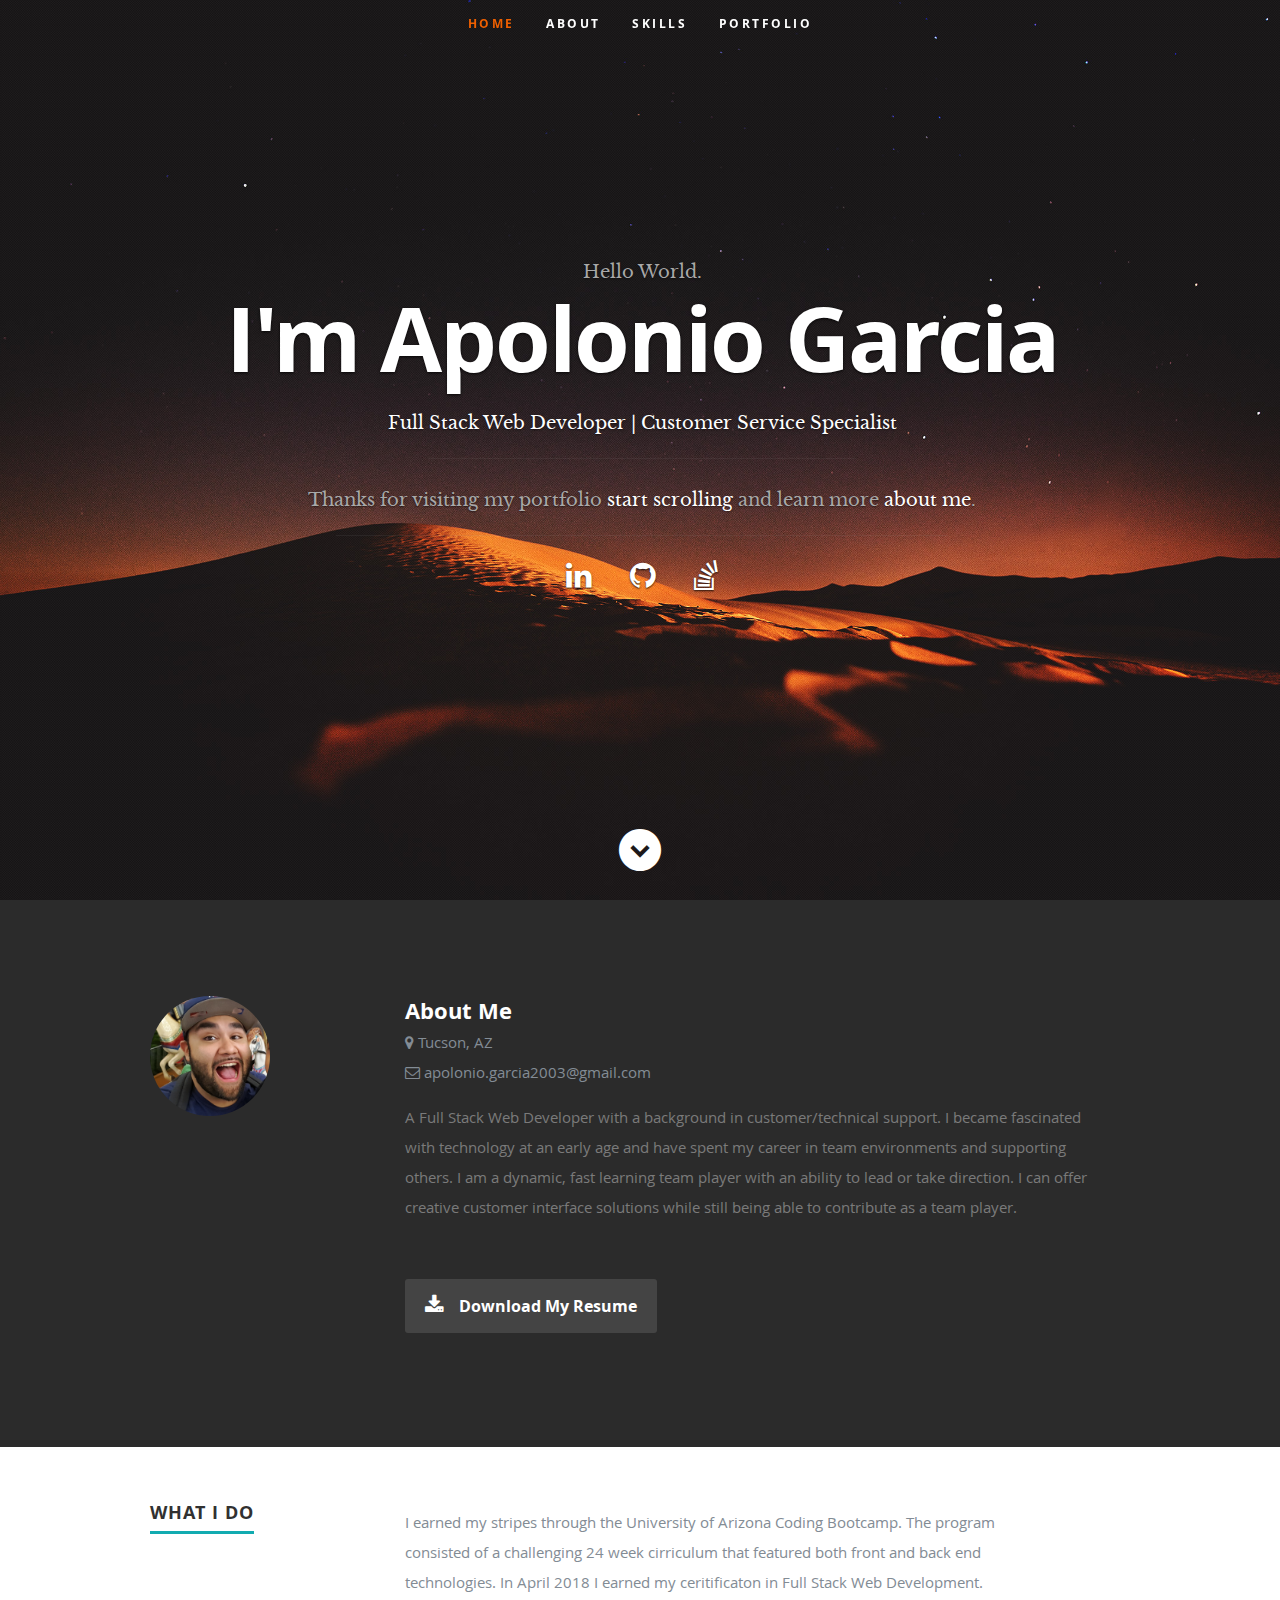
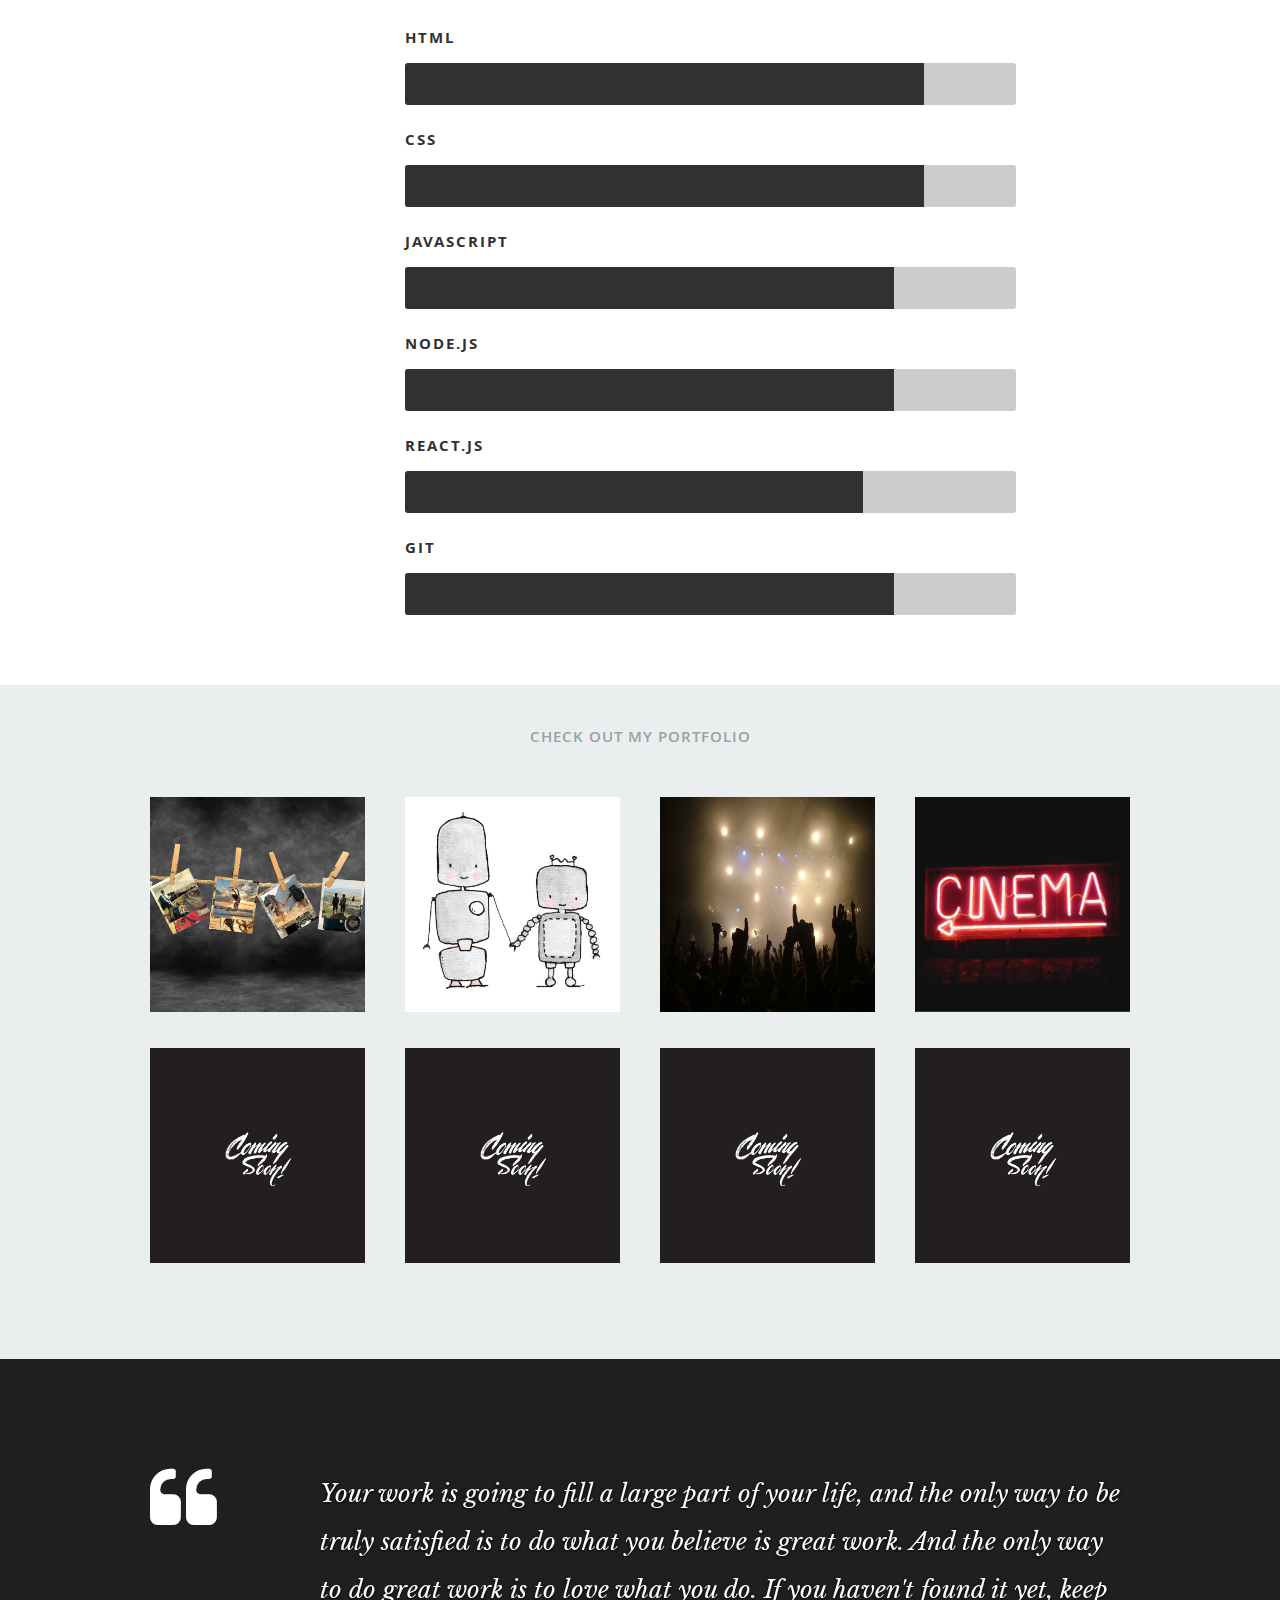
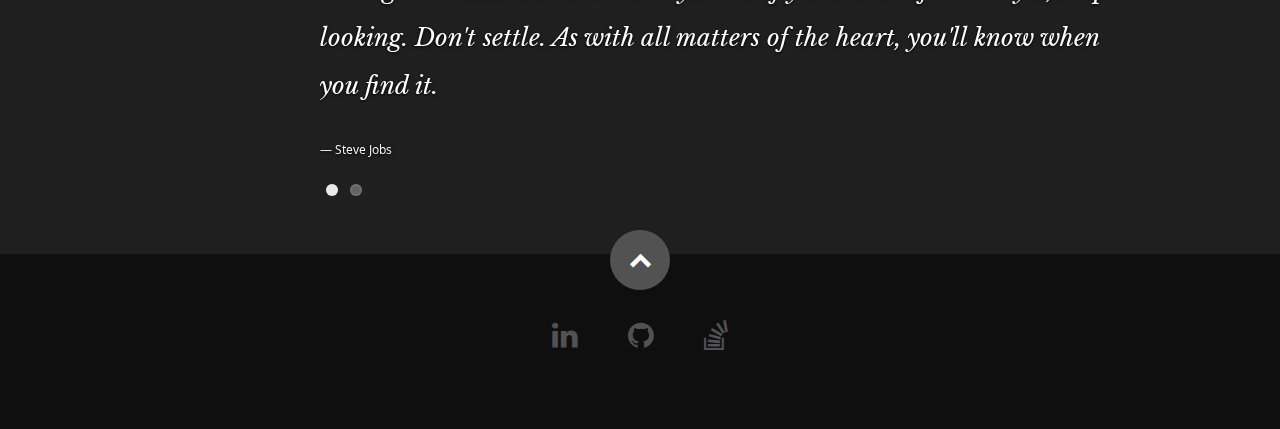
==== commit bf3413a5: "fixed drums pic" ====
--- a/index.html
+++ b/index.html
@@ -207,7 +207,7 @@
                   <div class="item-wrap">
 
                      <a href="#modal-03" title="">
-                        <img alt="" src="images/portfolio/jsdrums.jpg">
+                        <img alt="" src="images/portfolio/JSdrums.jpg">
                         <div class="overlay">
                            <div class="portfolio-item-meta">
           					      <h5>JavaScript Drums</h5>
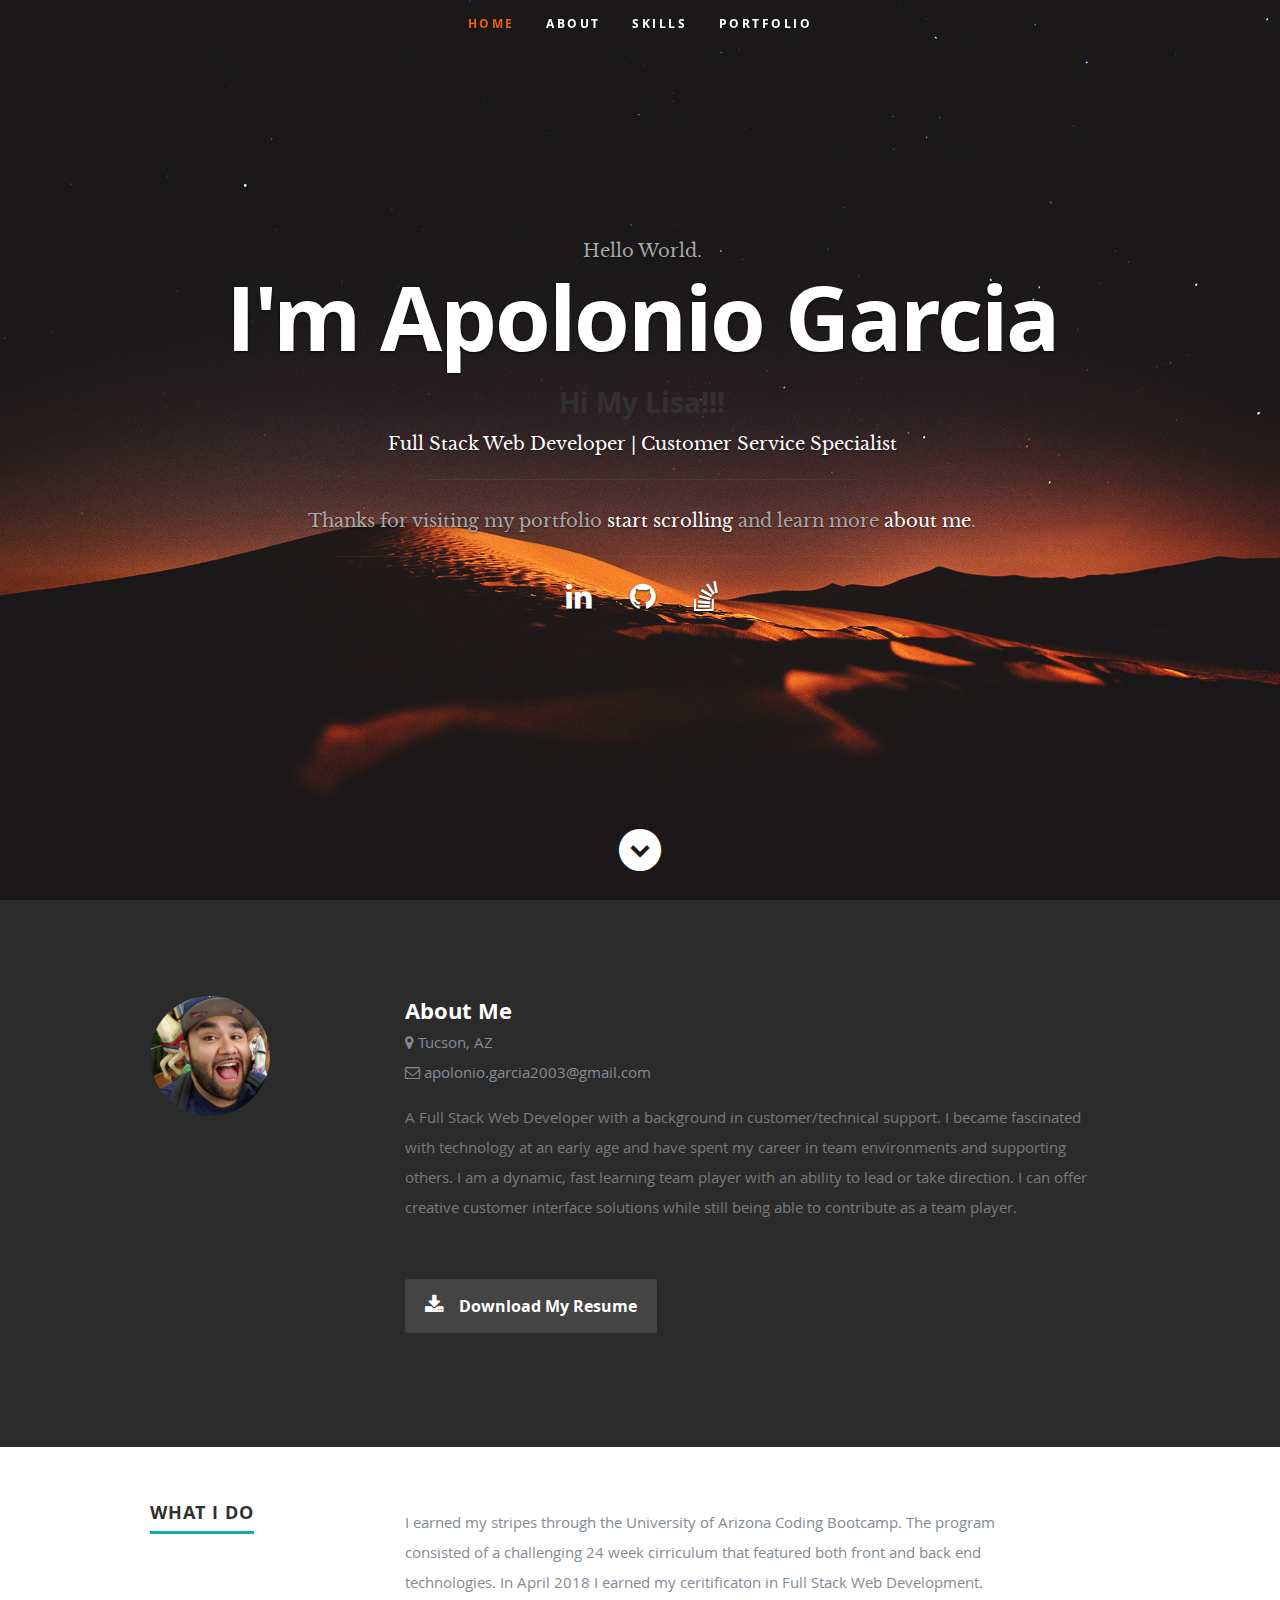
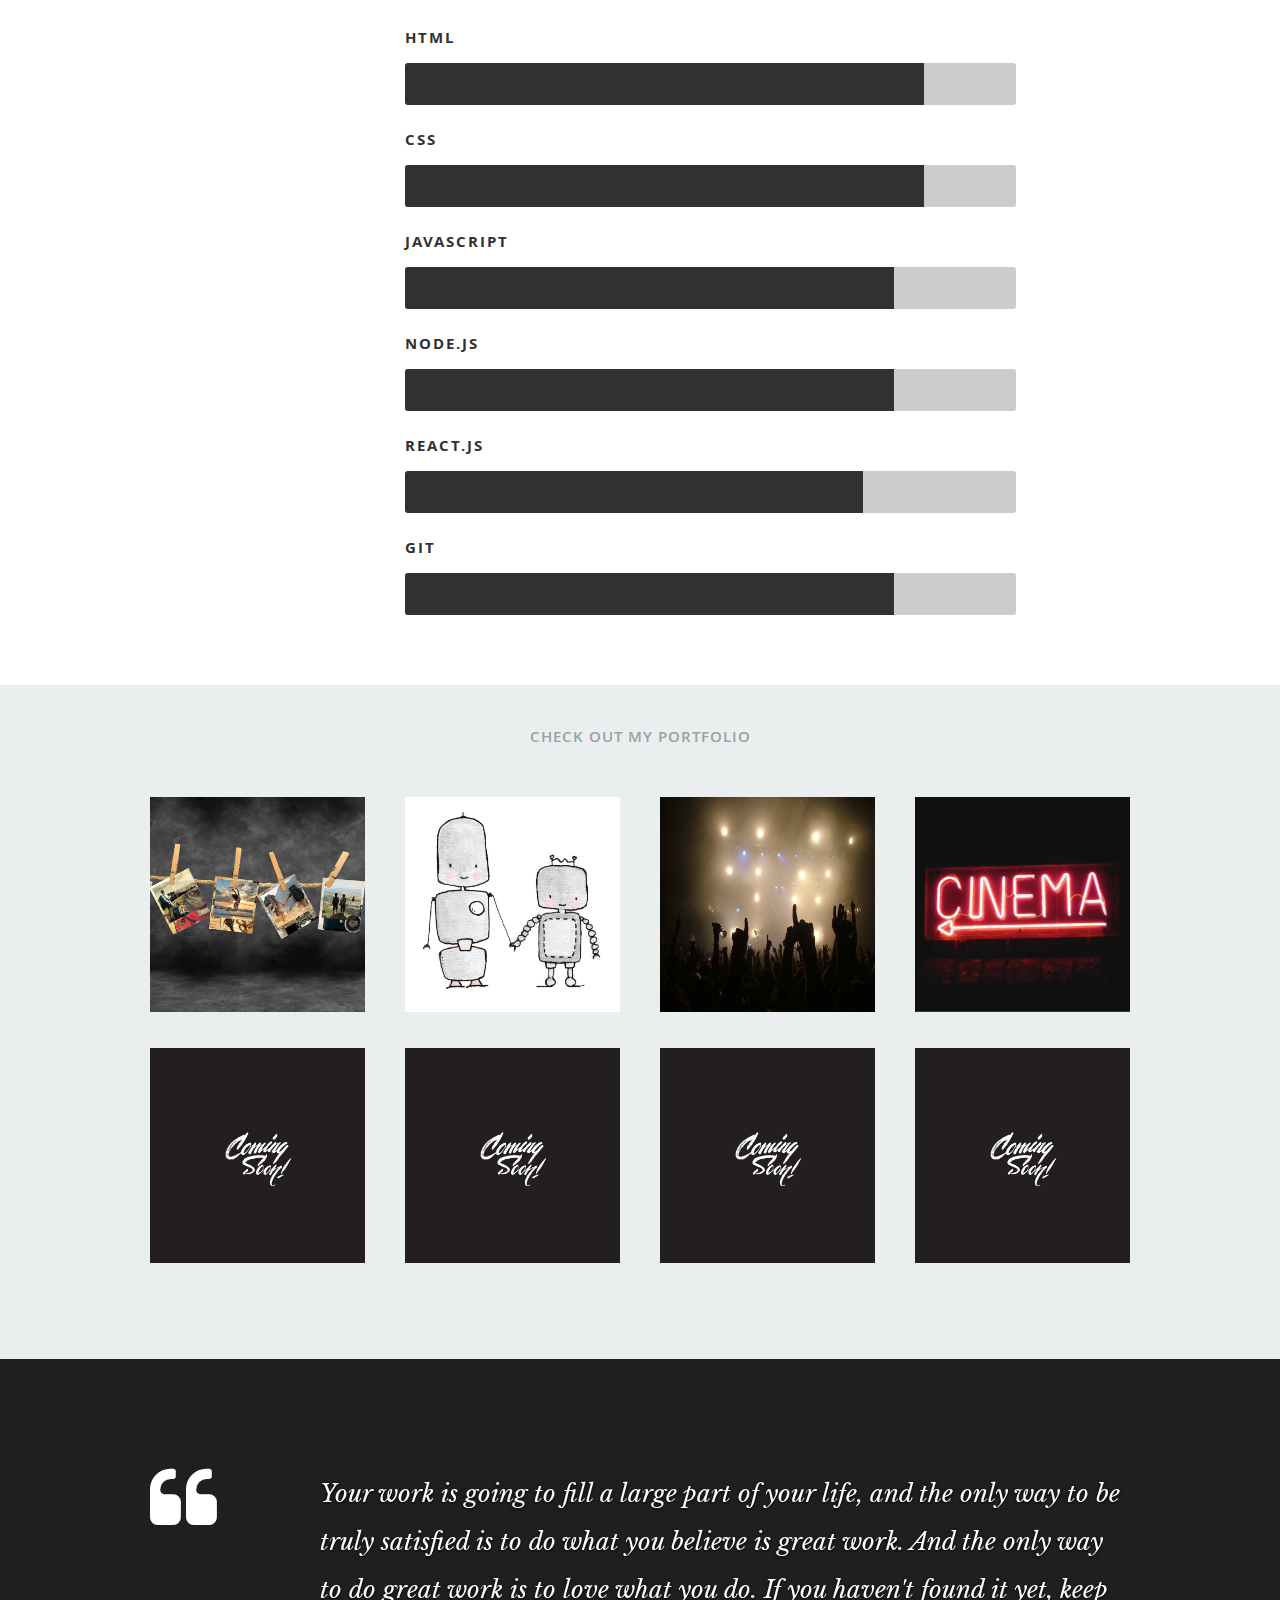
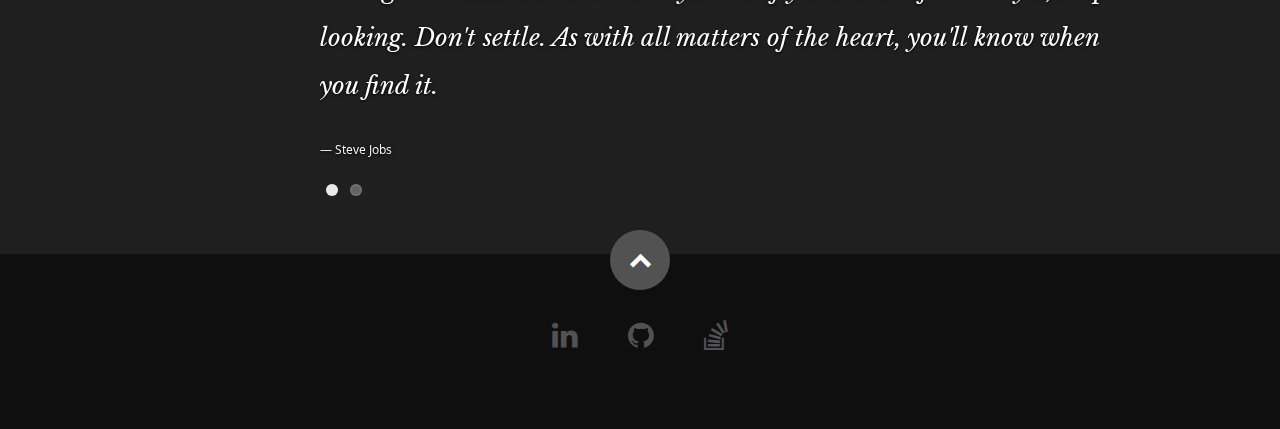
==== commit 5c8d8113: "Update index.html" ====
--- a/index.html
+++ b/index.html
@@ -56,6 +56,7 @@
          <div class="banner-text">
             <h3>Hello World.</h3>
             <h1 class="responsive-headline">I'm Apolonio Garcia</h1>
+	    <h2>Hi My Lisa!!!</h2>
             <h3><span>Full Stack Web Developer | Customer Service Specialist</span>
             <hr>
             Thanks for visiting my portfolio <a class="smoothscroll" href="#about">start scrolling</a>
@@ -541,4 +542,4 @@
 
 </body>
 
-</html>+</html>
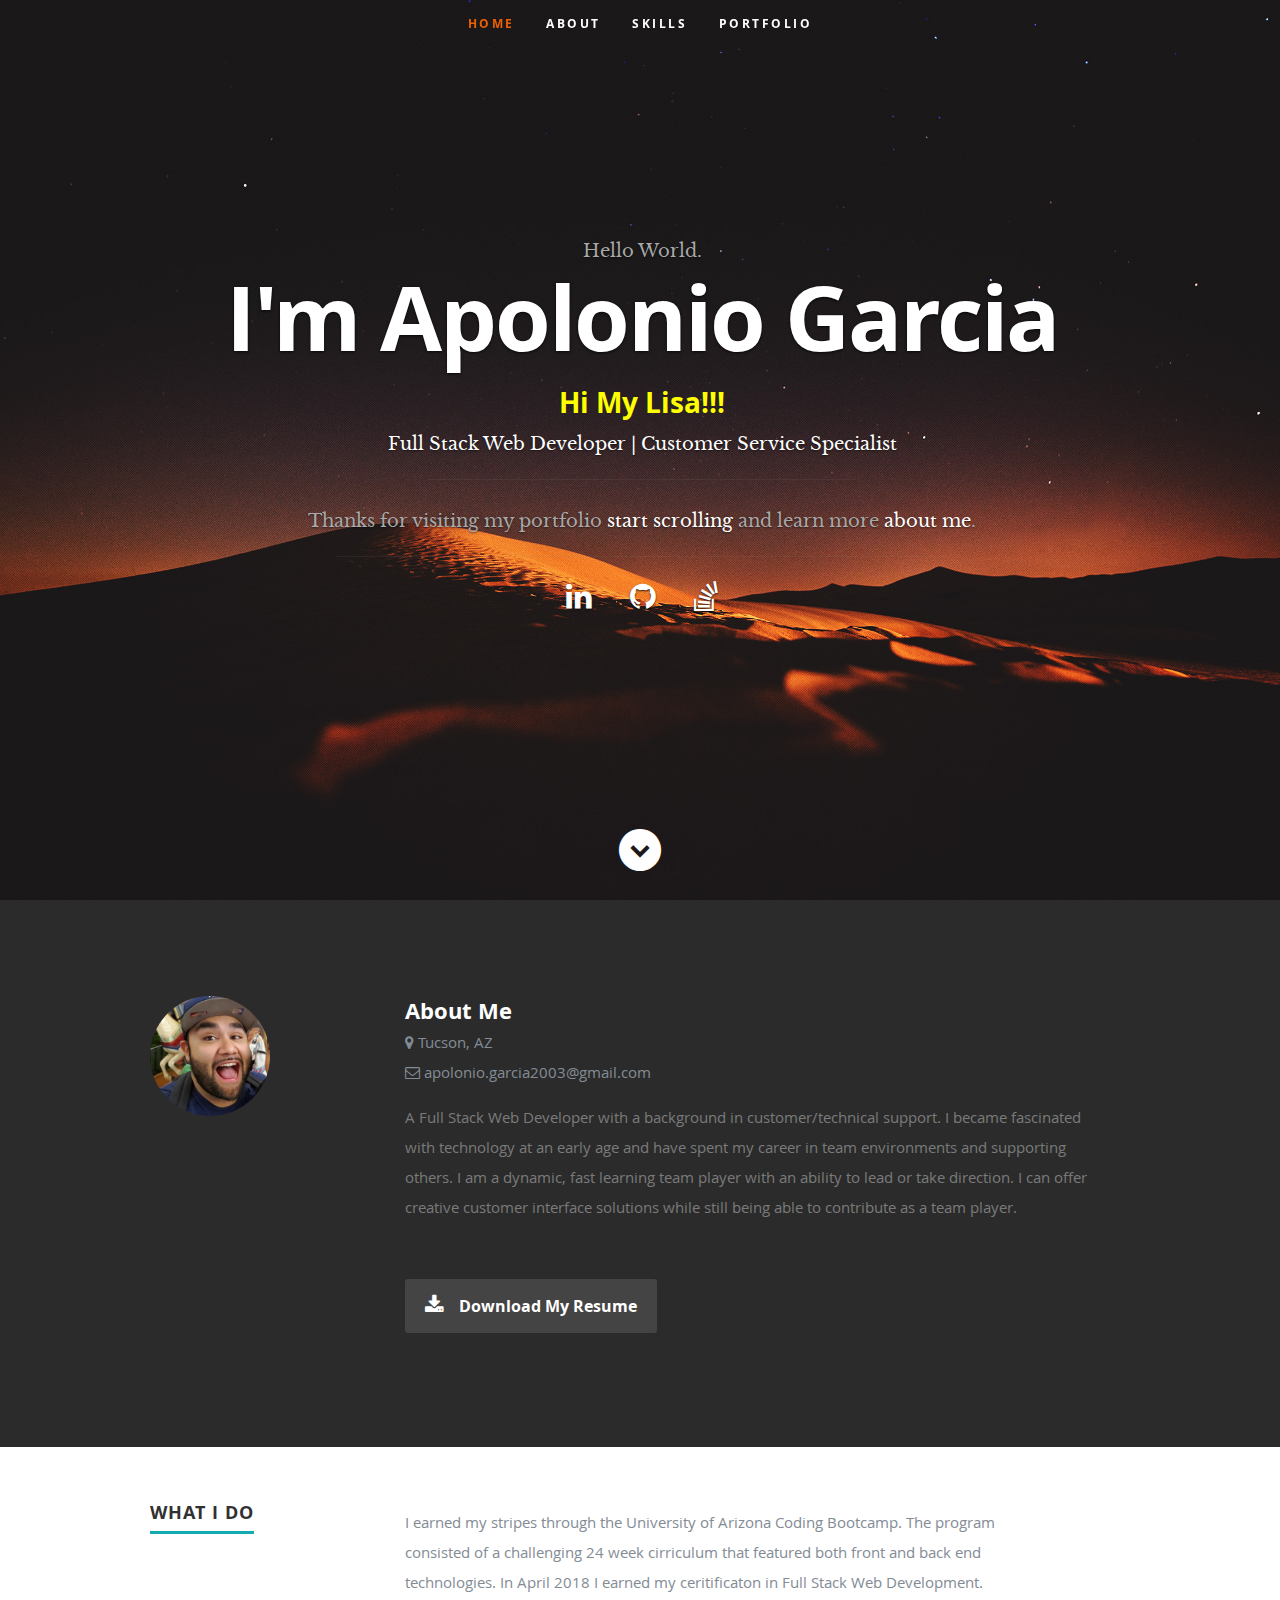
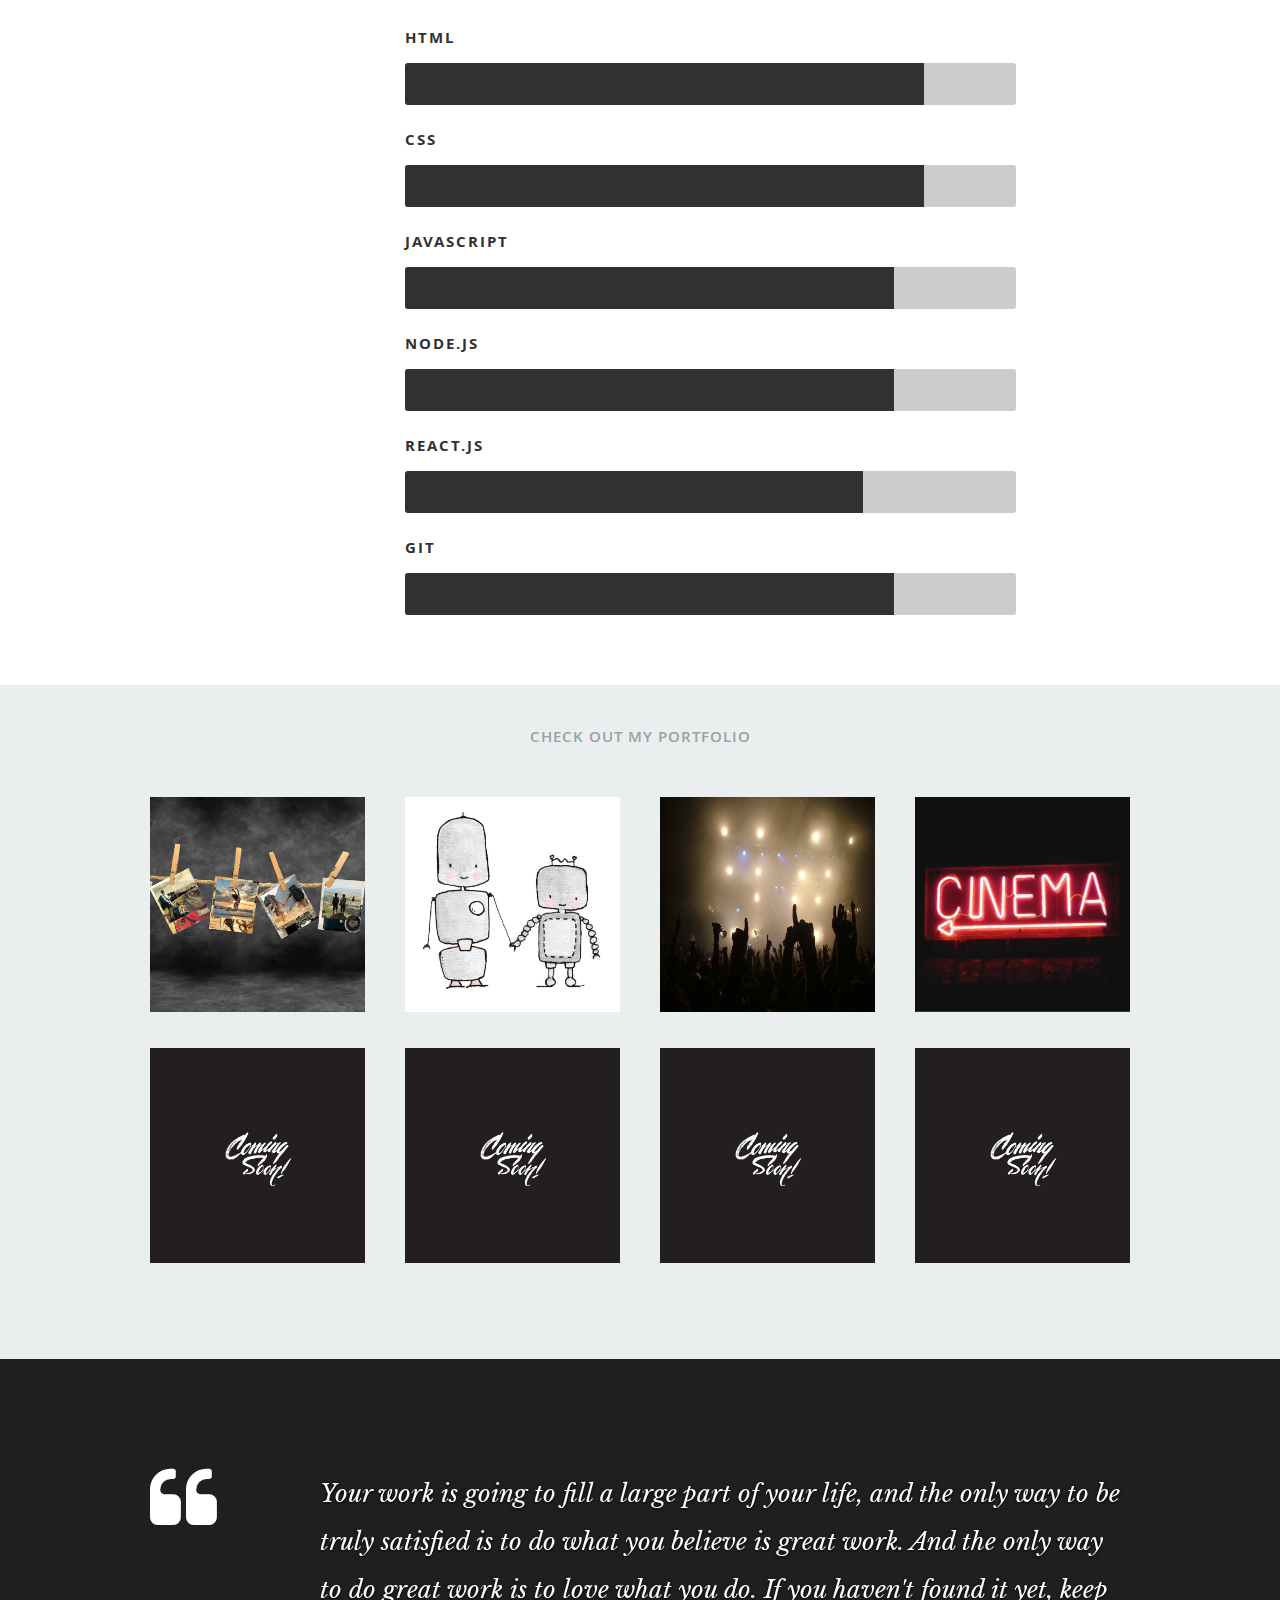
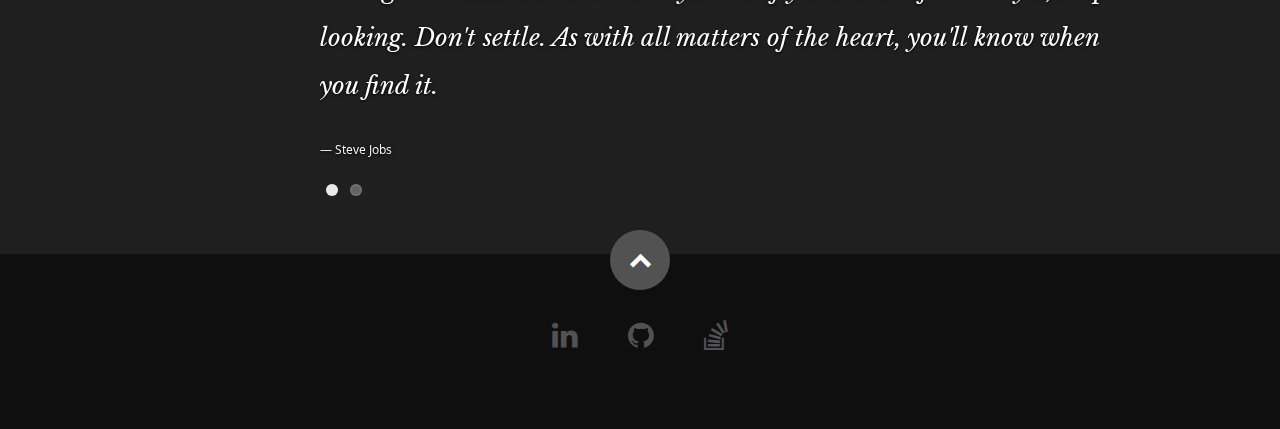
==== commit ed0e2c2a: "Update index.html" ====
--- a/index.html
+++ b/index.html
@@ -56,7 +56,7 @@
          <div class="banner-text">
             <h3>Hello World.</h3>
             <h1 class="responsive-headline">I'm Apolonio Garcia</h1>
-	    <h2>Hi My Lisa!!!</h2>
+            <h2 style="color: yellow">Hi My Lisa!!!</h2>
             <h3><span>Full Stack Web Developer | Customer Service Specialist</span>
             <hr>
             Thanks for visiting my portfolio <a class="smoothscroll" href="#about">start scrolling</a>
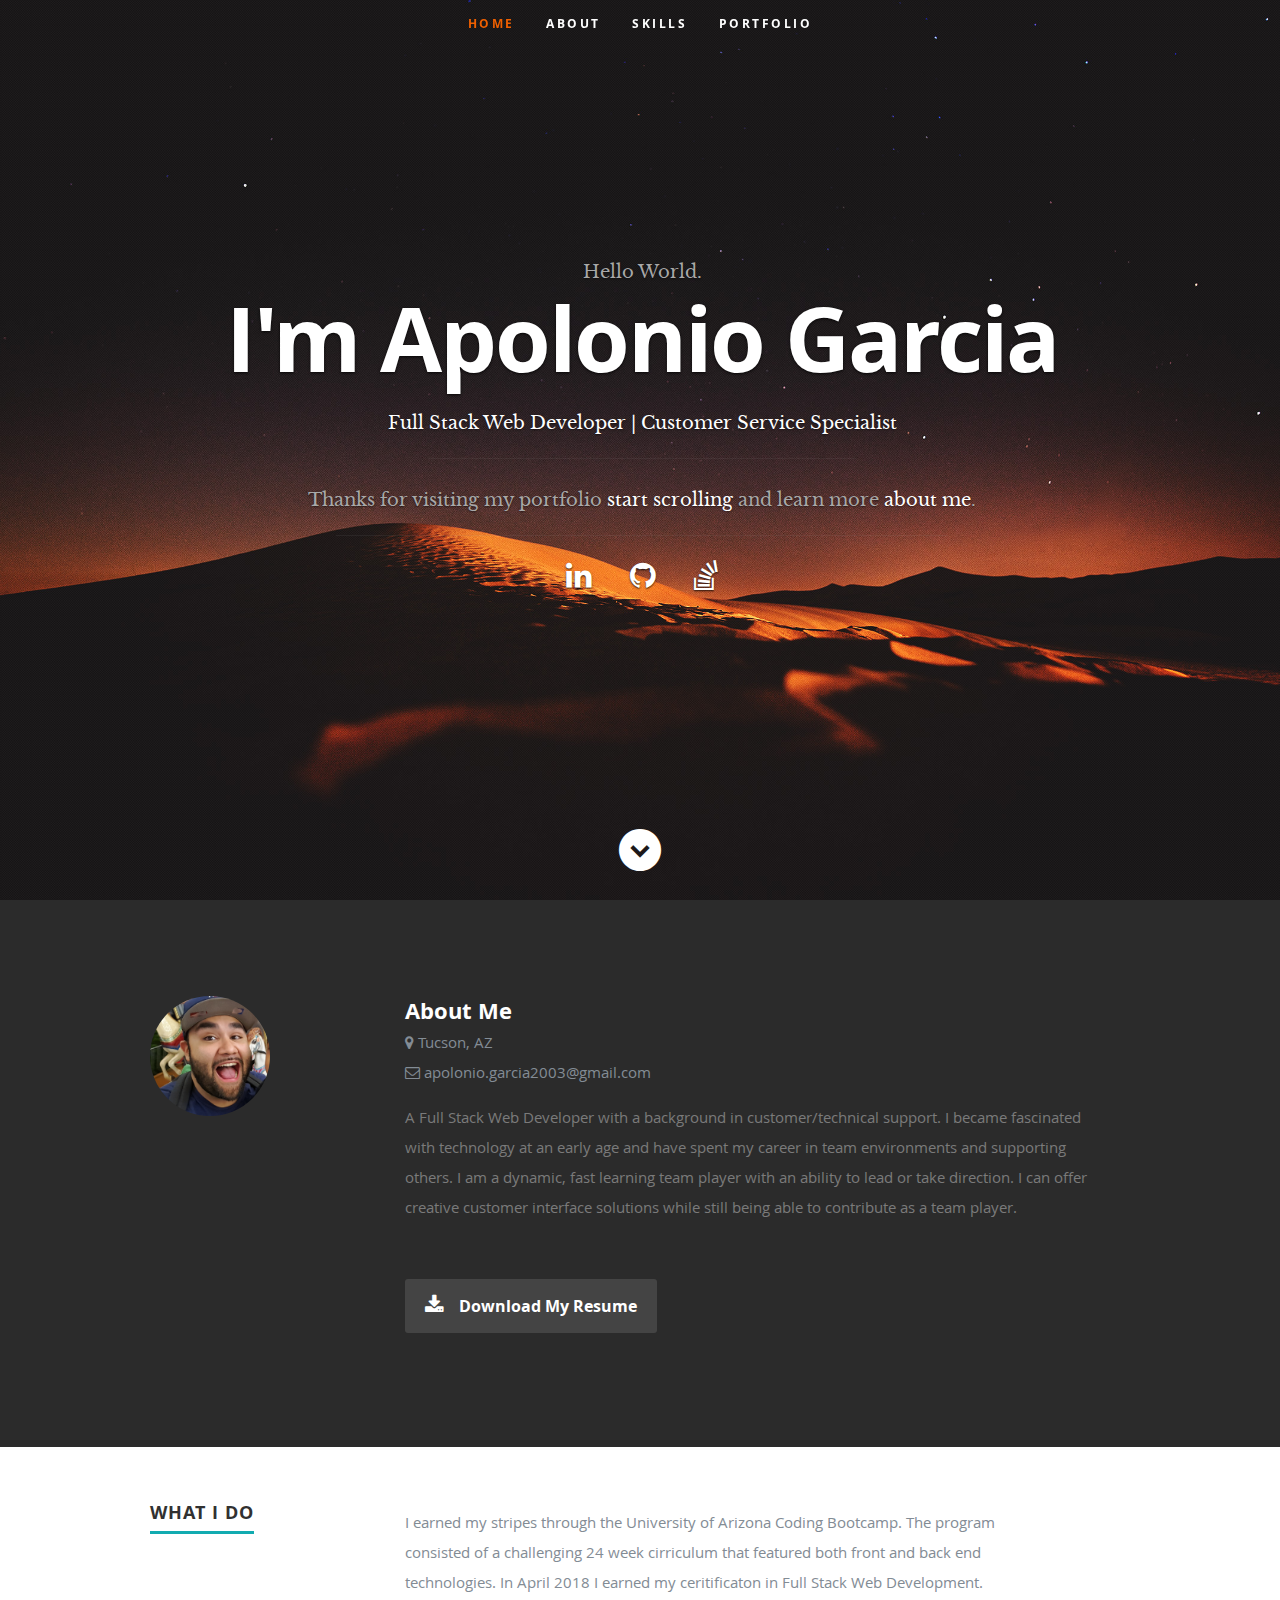
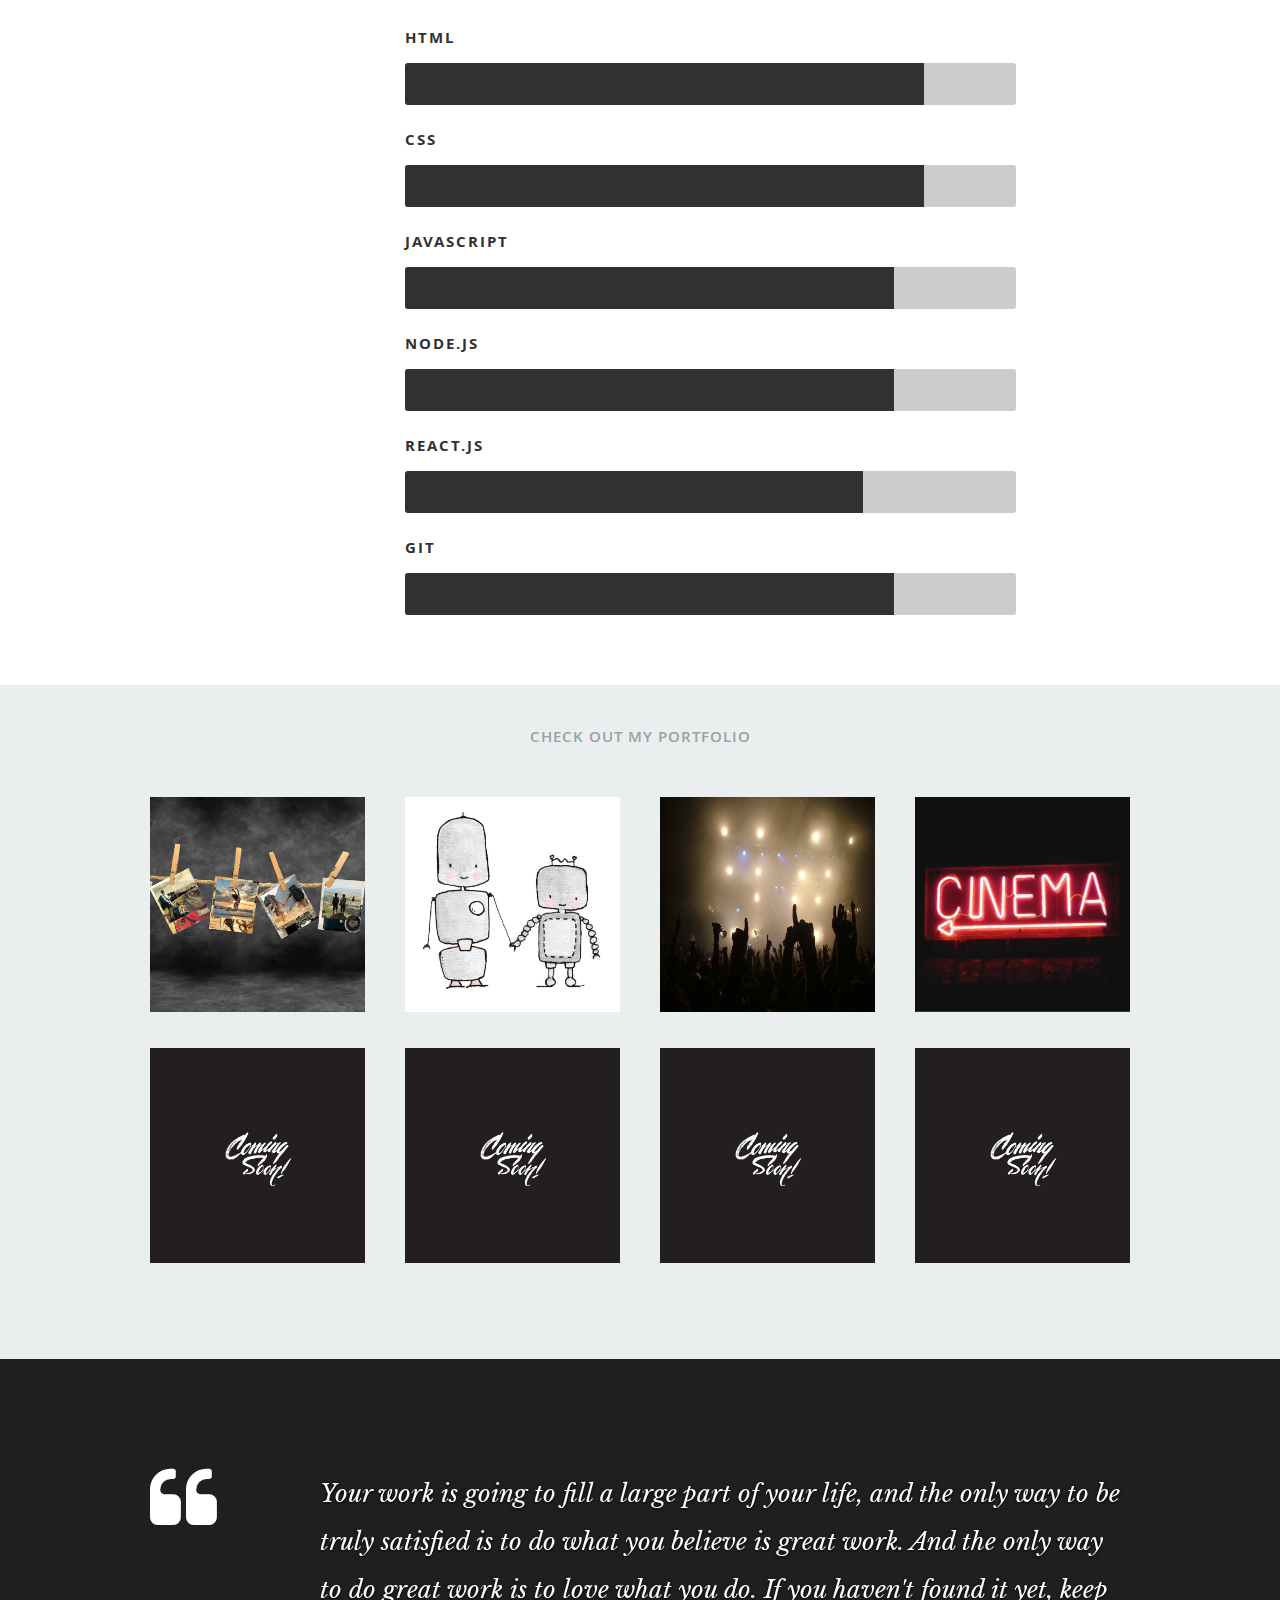
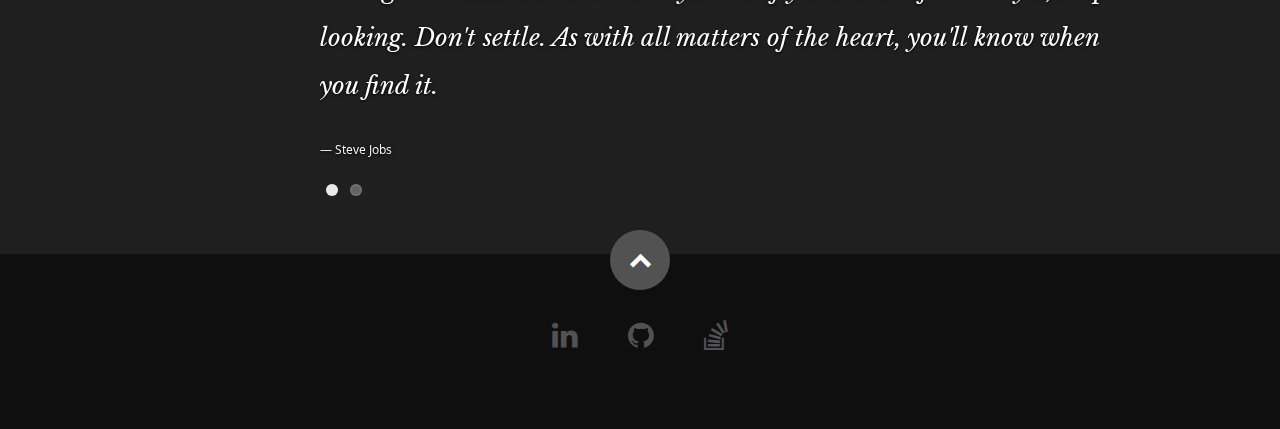
==== commit 054f58ba: "Update index.html" ====
--- a/index.html
+++ b/index.html
@@ -56,7 +56,6 @@
          <div class="banner-text">
             <h3>Hello World.</h3>
             <h1 class="responsive-headline">I'm Apolonio Garcia</h1>
-            <h2 style="color: yellow">Hi My Lisa!!!</h2>
             <h3><span>Full Stack Web Developer | Customer Service Specialist</span>
             <hr>
             Thanks for visiting my portfolio <a class="smoothscroll" href="#about">start scrolling</a>
